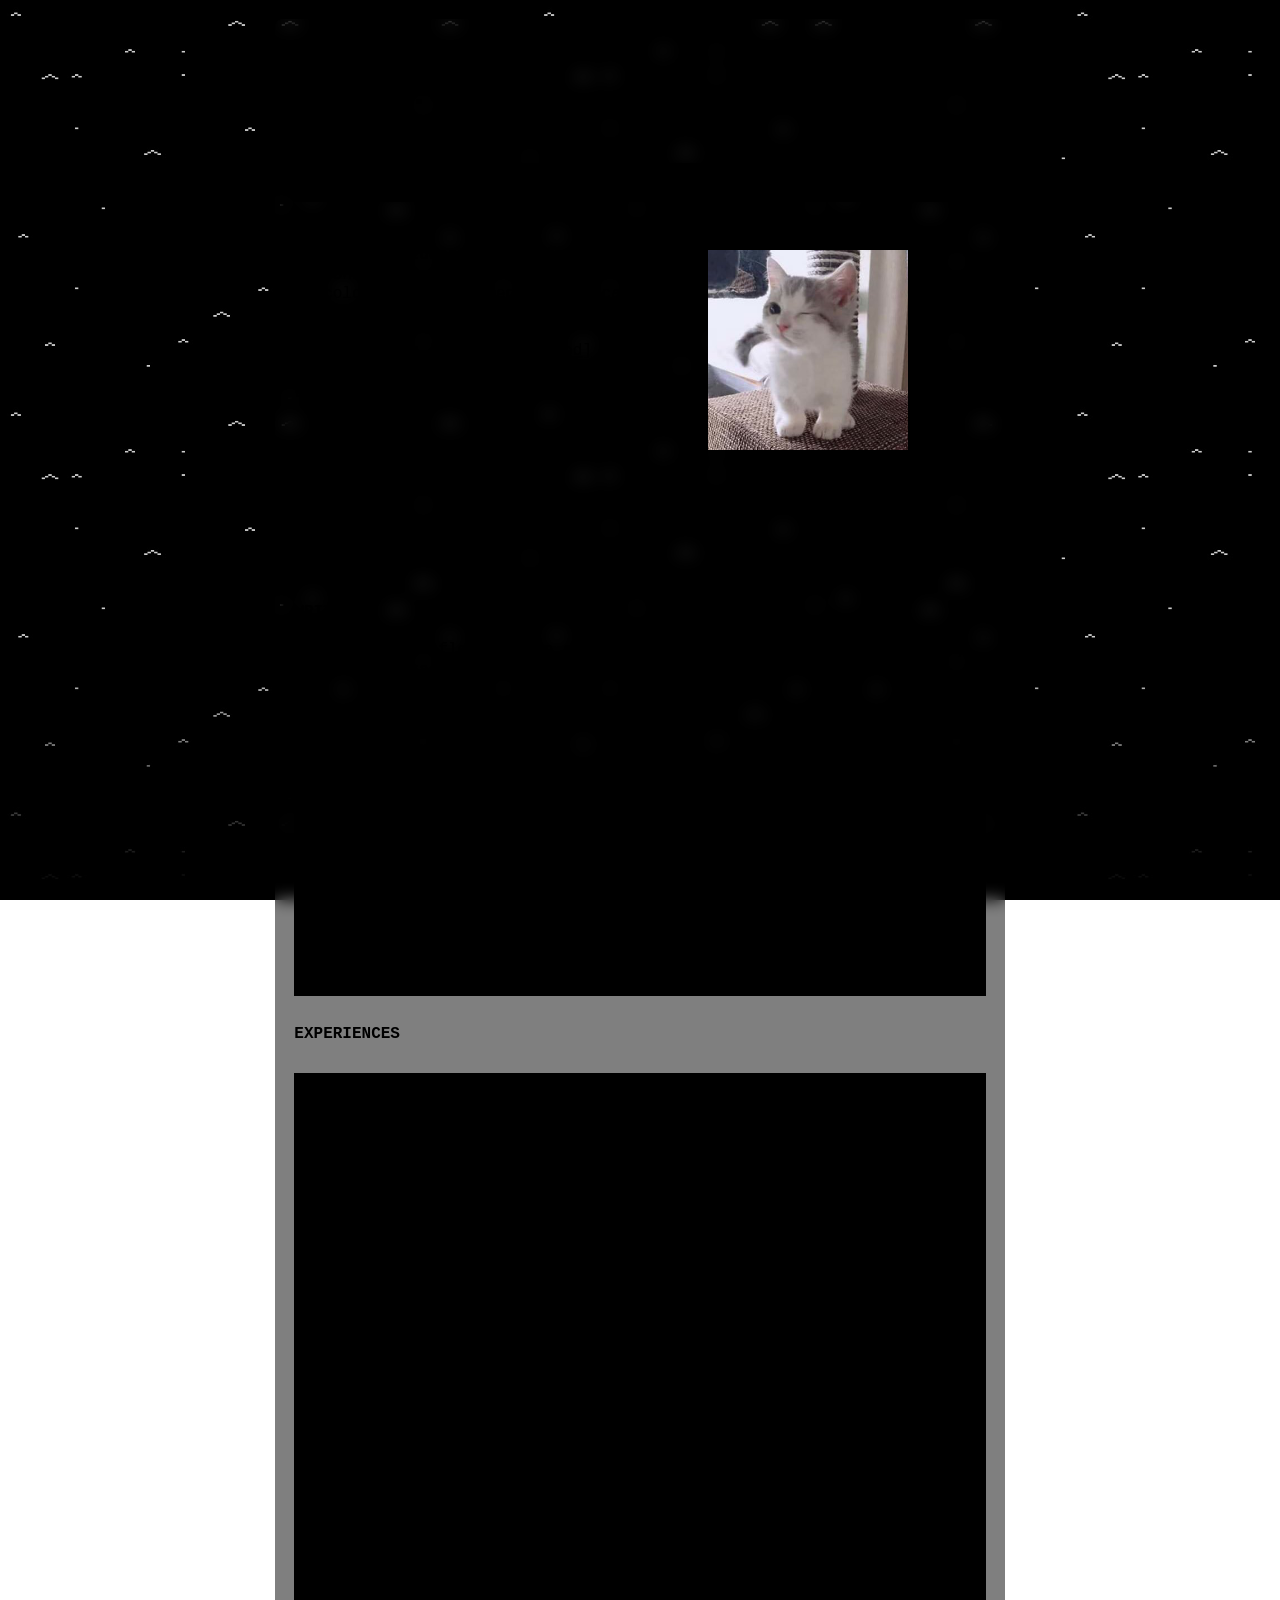
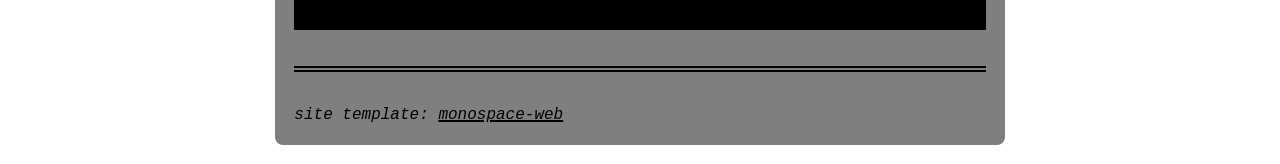
==== index.html @ 4a8b6388 "reorganisation" ====
<!DOCTYPE html>
<html xmlns="http://www.w3.org/1999/xhtml" lang="en" xml:lang="en">

<head>
  <meta charset="utf-8" />
  <meta name="generator" content="pandoc" />
  <meta name="viewport" content="width=device-width, initial-scale=1.0, user-scalable=yes" />
  <meta name="author" content="Baptiste Lerat" />
  <title>blerat</title>
  <link rel="stylesheet" href="src/reset.css" />
  <link rel="stylesheet" href="src/main.css" />
</head>

<body class="fade-in">
  <div class="content-blur">

  <h1 class="title">Blerat.com</h1>

  <table class="header">
    <tr>
      <td class="width-min"><a href="index.html">Home</a></td>
      <td class="width-min"><a href="pages/blog.html">Blog</a></td>
      <td class="width-min"><a href="pages/projects.html">Projects</a></td>
      <td class="width-min"><a href="pages/publications.html">Publications</a></td>
      <td class="width-min"><time style="white-space: pre;"><a href="resume.pdf" download>Resume</a></time></td>
    </tr>
  </table>

  <div class="grid">
    <div>
      <p>
        I am a PhD student in Physics at the University of Cambridge. I work on cold atoms experiment in optical lattices in the AMOP group.
      </p>
      <p>
        Contact me at
        <a href="/cdn-cgi/l/email-protection#50393d3b3f34352324313e10373d31393c7e333f3d"><span class="__cf_email__" data-cfemail="2b424640444f4e585f4a456b4c464a424705484446">[email&#160;protected]</span></a>
      </p>
      <p>
        <a href="https://github.com/balerat">github</a>
        <a href="https://www.youtube.com/@balerat">youtube</a>
        <a href="https://www.linkedin.com/in/baptiste-lerat/">linkedin</a>
      </p>
    </div>
    <img src="media/pp.png" alt="profile-pic" width="200px" height="200px" />
  </div>



  <h2>Projects</h2>
  <table>
    <p>
      Coming soon...
    </p>
  </table>
  


  <h2>Writting</h2>
  <p>
    Coming soon: Reflections on quantum simulation, cold atom experiments, and theory-practice bridges.
  </p>



  <h2>Education</h2>
  <table>
    <thead>
      <tr>
        <th class="width-min">Institution</th>
        <th class="width-auto">Program</th>
        <th class="width-min">Years</th>
      </tr>
    </thead>
    <tbody>
      <tr>
        <td>Cambridge University</td>
        <td>PhD, Many-body Quantum Physics (AMOP Group)</td>
        <td>Present 2024</td>
      </tr>
      <tr>
        <td>Imperial College London</td>
        <td>MSc Physics with Quantum Dynamics</td>
        <td>2023 2022</td>
      </tr>
      <tr>
        <td>Centrale Lyon</td>
        <td>BSc & MSc in Engineering</td>
        <td>2024 2020</td>
      </tr>
    </tbody>
  </table>
  


  <h2>Experiences</h2>
  <table>
    <thead>
      <tr>
        <th class="width-min">Organization</th>
        <th class="width-auto">Role / Description</th>
        <th class="width-min">Dates</th>
      </tr>
    </thead>
    <tbody>
      <tr>
        <td>Atos / Eviden</td>
        <td>Quantum Computing Intern: Tensor networks, quantum trajectories, Python/C++ simulations on Rydberg atom systems</td>
        <td>Dec 2023 – Jul 2024</td>
      </tr>
      <tr>
        <td>CNRS</td>
        <td>Nanophotonics Intern: Investigated Klein paradox in fishbone structures, photon tunneling simulations with RSoft/MATLAB</td>
        <td>May 2022 – Aug 2022</td>
      </tr>
      <tr>
        <td>Imperial College London</td>
        <td>Master Thesis: Designed Wigner tomography protocol for transmon qubits, Bayesian parameter optimization, Mathematica modeling</td>
        <td>May 2023 – Oct 2023</td>
      </tr>
      <tr>
        <td>Centrale Lyon</td>
        <td>Researcher: Strong coupling of light and matter using perovskites, cleanroom fabrication, MATLAB spectrum design</td>
        <td>2021 – 2022</td>
      </tr>
      <tr>
        <td>University of Cambridge</td>
        <td>Physics Supervisor: Tutoring undergraduate students in advanced quantum mechanics, one-on-one & group sessions</td>
        <td>Ongoing</td>
      </tr>
      <tr>
        <td>Centrale Lyon</td>
        <td>Club Founder: Created Math & Physics Club to promote problem-solving and fundamental science</td>
        <td>2021 – 2024</td>
      </tr>
    </tbody>
  </table>
  <hr />
  <em
  >site template:
  <a href="https://github.com/owickstrom/the-monospace-web/tree/main"
    >monospace-web</a
  ></em
>
</div>
</body>
</html>
---- src/main.css ----
@import url('https://fonts.cdnfonts.com/css/jetbrains-mono-2');

:root {
  --font-family: "JetBrains Mono", monospace;
  --line-height: 1.20rem;
  --border-thickness: 2px;
  --text-color: #000;
  --text-color-alt: #666;
  --background-color: #fff;
  --background-color-alt: #eee;

  --font-weight-normal: 500;
  --font-weight-medium: 600;
  --font-weight-bold: 800;

  font-family: var(--font-family);
  font-optical-sizing: auto;
  font-weight: var(--font-weight-normal);
  font-style: normal;
  font-variant-numeric: tabular-nums lining-nums;
  font-size: 16px;
}

@media (prefers-color-scheme: dark) {
  :root {
    --text-color: #fff;
    --text-color-alt: #aaa;
    --background-color: #000;
    --background-color-alt: #111;
  }
}

* {
  box-sizing: border-box;
}


* + * {
  margin-top: var(--line-height);
}

html {
  display: flex;
  width: 100%;
  margin: 0;
  padding: 0;
  flex-direction: column;
  align-items: center;
  background: var(--background-color);
  color: var(--text-color);
}

body {
  position: relative;
  width: 100%;
  margin: 0;
  padding: var(--line-height) 2ch;
  max-width: calc(min(80ch, round(down, 100%, 1ch)));
  line-height: var(--line-height);
  overflow-x: hidden;
}

@media screen and (max-width: 480px) {
  :root {
    font-size: 14px;
  }
  body {
    padding: var(--line-height) 1ch;
  }
}

h1, h2, h3, h4, h5, h6 {
  font-weight: var(--font-weight-bold);
  margin: calc(var(--line-height) * 2) 0 var(--line-height);
  line-height: var(--line-height);
}

h1 {
  font-size: 2rem;
  line-height: calc(2 * var(--line-height));
  margin-bottom: calc(var(--line-height) * 2);
  text-transform: uppercase;
}
h2 {
  font-size: 1rem;
  text-transform: uppercase;
}

hr {
  position: relative;
  display: block;
  height: var(--line-height);
  margin: calc(var(--line-height) * 1.5) 0;
  border: none;
  color: var(--text-color);
}
hr:after {
  display: block;
  content: "";
  position: absolute;
  top: calc(var(--line-height) / 2 - var(--border-thickness));
  left: 0;
  width: 100%;
  border-top: calc(var(--border-thickness) * 3) double var(--text-color);
  height: 0;
}

a {
  text-decoration-thickness: var(--border-thickness);
}

a:link, a:visited {
  color: var(--text-color);
}

p {
  margin-bottom: var(--line-height);
}

strong {
  font-weight: var(--font-weight-bold);
}
em {
  font-style: italic;
}

sub {
  position: relative;
  display: inline-block;
  margin: 0;
  vertical-align: sub;
  line-height: 0;
  width: calc(1ch / 0.75);
  font-size: .75rem;
}

table {
  position: relative;
  top: calc(var(--line-height) / 2);
  width: calc(round(down, 100%, 1ch));
  border-collapse: collapse;
  margin: 0 0 calc(var(--line-height) * 2);
}

th, td {
  border: var(--border-thickness) solid var(--text-color);
  padding: 
    calc((var(--line-height) / 2))
    calc(1ch - var(--border-thickness) / 2)
    calc((var(--line-height) / 2) - (var(--border-thickness)))
  ;
  line-height: var(--line-height);
  vertical-align: top;
  text-align: left;
}
table tbody tr:first-child > * {
  padding-top: calc((var(--line-height) / 2) - var(--border-thickness));
}


th {
  font-weight: 700;
}
.width-min {
  width: 0%;
}
.width-auto {
  width: 100%;
}

.header {
  margin-bottom: calc(var(--line-height) * 2);
}
.header h1 {
  margin: 0;
}
.header tr td:last-child {
  text-align: right;
}

p {
  word-break: break-word;
  word-wrap: break-word;
  hyphens: auto;
}

img, video {
  display: block;
  width: 100%;
  object-fit: contain;
  overflow: hidden;
}
img {
  font-style: italic;
  color: var(--text-color-alt);
}

details {
  border: var(--border-thickness) solid var(--text-color);
  padding: calc(var(--line-height) - var(--border-thickness)) 1ch;
  margin-bottom: var(--line-height);
}

summary {
  font-weight: var(--font-weight-medium);
  cursor: pointer;
}
details[open] summary {
  margin-bottom: var(--line-height);
}

details ::marker {
  display: inline-block;
  content: '▶';
  margin: 0;
}
details[open] ::marker {
  content: '▼';
}

details :last-child {
  margin-bottom: 0;
}

pre {
  white-space: pre;
  overflow-x: auto;
  margin: var(--line-height) 0;
  overflow-y: hidden;
}
figure pre {
  margin: 0;
}

pre, code {
  font-family: var(--font-family);
}

code {
  font-weight: var(--font-weight-medium);
}

figure {
  margin: calc(var(--line-height) * 2) 3ch;
  overflow-x: auto;
  overflow-y: hidden;
}

figcaption {
  display: block;
  font-style: italic;
  margin-top: var(--line-height);
}

ul, ol {
  padding: 0;
  margin: 0 0 var(--line-height);
}

ul {
  list-style-type: square;
  padding: 0 0 0 2ch;
}
ol {
  list-style-type: none;
  counter-reset: item;
  padding: 0;
}
ol ul,
ol ol,
ul ol,
ul ul {
  padding: 0 0 0 3ch;
  margin: 0;
}
ol li:before { 
  content: counters(item, ".") ". ";
  counter-increment: item;
  font-weight: var(--font-weight-medium);
}

li {
  margin: 0;
  padding: 0;
}

li::marker {
  line-height: 0;
}

::-webkit-scrollbar {
    height: var(--line-height);
}

input, button, textarea {
  border: var(--border-thickness) solid var(--text-color);
  padding: 
    calc(var(--line-height) / 2 - var(--border-thickness))
    calc(1ch - var(--border-thickness));
  margin: 0;
  font: inherit;
  font-weight: inherit;
  height: calc(var(--line-height) * 2);
  width: auto;
  overflow: visible;
  background: var(--background-color);
  color: var(--text-color);
  line-height: normal;
  -webkit-font-smoothing: inherit;
  -moz-osx-font-smoothing: inherit;
  -webkit-appearance: none;
}

input[type=checkbox],
input[type=radio] {
  display: inline-grid;
  place-content: center;
  vertical-align: top;
  width: 2ch;
  height: var(--line-height);
  cursor: pointer;
}
input[type=checkbox]:checked:before,
input[type=radio]:checked:before {
  content: "";
  width: 1ch;
  height: calc(var(--line-height) / 2);
  background: var(--text-color);
}
input[type=radio],
input[type=radio]:before {
  border-radius: 100%;
}

button:focus, input:focus {
  --border-thickness: 3px;
  outline: none;
}

input {
  width: calc(round(down, 100%, 1ch));
}
::placeholder {
  color: var(--text-color-alt);
  opacity: 1;
}
::-ms-input-placeholder {
  color: var(--text-color-alt);
}
button::-moz-focus-inner {
  padding: 0;
  border: 0
}

button {
  text-transform: uppercase;
  font-weight: var(--font-weight-medium);
  cursor: pointer;
}

button:hover {
  background: var(--background-color-alt);
}
button:active {
  transform: translate(2px, 2px);
}

label {
  display: block;
  width: calc(round(down, 100%, 1ch));
  height: auto;
  line-height: var(--line-height);
  font-weight: var(--font-weight-medium);
  margin: 0;
}

label input {
  width: 100%;
}

.tree, .tree ul {
  position: relative;
  padding-left: 0;
  list-style-type: none;
  line-height: var(--line-height);
}
.tree ul {
  margin: 0;
}
.tree ul li {
  position: relative;
  padding-left: 1.5ch;
  margin-left: 1.5ch;
  border-left: var(--border-thickness) solid var(--text-color);
}
.tree ul li:before {
  position: absolute;
  display: block;
  top: calc(var(--line-height) / 2);
  left: 0;
  content: "";
  width: 1ch;
  border-bottom: var(--border-thickness) solid var(--text-color);
}
.tree ul li:last-child {
  border-left: none;
}
.tree ul li:last-child:after {
  position: absolute;
  display: block;
  top: 0;
  left: 0;
  content: "";
  height: calc(var(--line-height) / 2);
  border-left: var(--border-thickness) solid var(--text-color);
}

.grid {
  --grid-cells: 0;
  display: flex;
  gap: 1ch;
  width: calc(round(down, 100%, (1ch * var(--grid-cells)) - (1ch * var(--grid-cells) - 1)));
  margin-bottom: var(--line-height);
}

.grid > *,
.grid > input {
  flex: 0 0 calc(round(down, (100% - (1ch * (var(--grid-cells) - 1))) / var(--grid-cells), 1ch));
}
.grid:has(> :last-child:nth-child(1)) { --grid-cells: 1; }
.grid:has(> :last-child:nth-child(2)) { --grid-cells: 2; }
.grid:has(> :last-child:nth-child(3)) { --grid-cells: 3; }
.grid:has(> :last-child:nth-child(4)) { --grid-cells: 4; }
.grid:has(> :last-child:nth-child(5)) { --grid-cells: 5; }
.grid:has(> :last-child:nth-child(6)) { --grid-cells: 6; }
.grid:has(> :last-child:nth-child(7)) { --grid-cells: 7; }
.grid:has(> :last-child:nth-child(8)) { --grid-cells: 8; }
.grid:has(> :last-child:nth-child(9)) { --grid-cells: 9; }

/* DEBUG UTILITIES */

.debug .debug-grid {
  --color: color-mix(in srgb, var(--text-color) 10%, var(--background-color) 90%);
  position: absolute;
  top: 0;
  left: 0;
  right: 0;
  bottom: 0;
  z-index: -1;
  background-image:
    repeating-linear-gradient(var(--color) 0 1px, transparent 1px 100%),
    repeating-linear-gradient(90deg, var(--color) 0 1px, transparent 1px 100%);
  background-size: 1ch var(--line-height);
  margin: 0;
}

.debug .off-grid {
  background: rgba(255, 0, 0, 0.1);
}

.debug-toggle-label {
  text-align: right;
}

html {
  background-image: url('../media/background.jpg'); /* Adjust path if needed */
  background-size: cover;
  background-repeat: no-repeat;
  background-position: center center;
  background-attachment: fixed;
  min-height: 100%;
  width: 100%;
  margin: 0;
  padding: 0;
}

body {
  margin: 0;
  padding: var(--line-height) 2ch;
  max-width: calc(min(80ch, round(down, 100%, 1ch)));
  width: 100%;
  line-height: var(--line-height);
  color: var(--text-color);
  background: transparent;
}

table {
  position: relative;
  top: calc(var(--line-height) / 2);
  width: calc(round(down, 100%, 1ch));
  border-collapse: collapse;
  margin: 0 0 calc(var(--line-height) * 2);
  background-color: black; /* ← Add this line */
}

.content-blur {
  background: rgba(0, 0, 0, 0.5); /* light semi-transparent overlay */
  backdrop-filter: blur(8px);
  -webkit-backdrop-filter: blur(8px); /* for Safari */
  border-radius: 8px;
  padding: var(--line-height) 2ch;
  width: 100%;
  max-width: calc(min(80ch, round(down, 100%, 1ch)));
  margin: 0 auto;
}
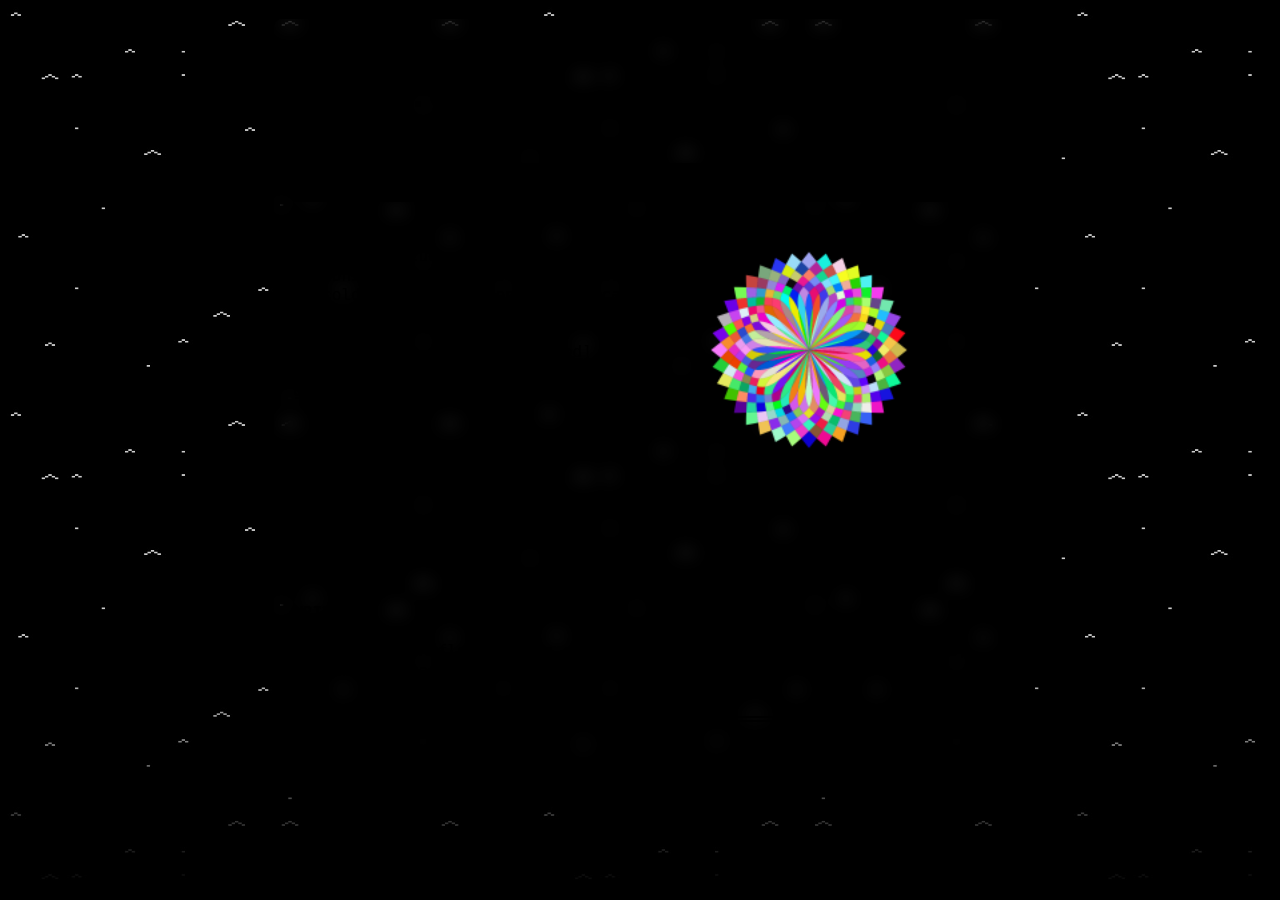
==== commit 80cb92c8: "Added videos and resume" ====
--- a/index.html
+++ b/index.html
@@ -21,8 +21,9 @@
       <td class="width-min"><a href="index.html">Home</a></td>
       <td class="width-min"><a href="pages/blog.html">Blog</a></td>
       <td class="width-min"><a href="pages/projects.html">Projects</a></td>
+      <td class="width-min"><a href="pages/videos.html">Videos</a></td>
       <td class="width-min"><a href="pages/publications.html">Publications</a></td>
-      <td class="width-min"><time style="white-space: pre;"><a href="resume.pdf" download>Resume</a></time></td>
+      <td class="width-min"><a href="pages/resume.html">Resume</a></td>
     </tr>
   </table>
 
@@ -62,79 +63,8 @@
 
 
 
-  <h2>Education</h2>
-  <table>
-    <thead>
-      <tr>
-        <th class="width-min">Institution</th>
-        <th class="width-auto">Program</th>
-        <th class="width-min">Years</th>
-      </tr>
-    </thead>
-    <tbody>
-      <tr>
-        <td>Cambridge University</td>
-        <td>PhD, Many-body Quantum Physics (AMOP Group)</td>
-        <td>Present 2024</td>
-      </tr>
-      <tr>
-        <td>Imperial College London</td>
-        <td>MSc Physics with Quantum Dynamics</td>
-        <td>2023 2022</td>
-      </tr>
-      <tr>
-        <td>Centrale Lyon</td>
-        <td>BSc & MSc in Engineering</td>
-        <td>2024 2020</td>
-      </tr>
-    </tbody>
-  </table>
   
-
-
-  <h2>Experiences</h2>
-  <table>
-    <thead>
-      <tr>
-        <th class="width-min">Organization</th>
-        <th class="width-auto">Role / Description</th>
-        <th class="width-min">Dates</th>
-      </tr>
-    </thead>
-    <tbody>
-      <tr>
-        <td>Atos / Eviden</td>
-        <td>Quantum Computing Intern: Tensor networks, quantum trajectories, Python/C++ simulations on Rydberg atom systems</td>
-        <td>Dec 2023 – Jul 2024</td>
-      </tr>
-      <tr>
-        <td>CNRS</td>
-        <td>Nanophotonics Intern: Investigated Klein paradox in fishbone structures, photon tunneling simulations with RSoft/MATLAB</td>
-        <td>May 2022 – Aug 2022</td>
-      </tr>
-      <tr>
-        <td>Imperial College London</td>
-        <td>Master Thesis: Designed Wigner tomography protocol for transmon qubits, Bayesian parameter optimization, Mathematica modeling</td>
-        <td>May 2023 – Oct 2023</td>
-      </tr>
-      <tr>
-        <td>Centrale Lyon</td>
-        <td>Researcher: Strong coupling of light and matter using perovskites, cleanroom fabrication, MATLAB spectrum design</td>
-        <td>2021 – 2022</td>
-      </tr>
-      <tr>
-        <td>University of Cambridge</td>
-        <td>Physics Supervisor: Tutoring undergraduate students in advanced quantum mechanics, one-on-one & group sessions</td>
-        <td>Ongoing</td>
-      </tr>
-      <tr>
-        <td>Centrale Lyon</td>
-        <td>Club Founder: Created Math & Physics Club to promote problem-solving and fundamental science</td>
-        <td>2021 – 2024</td>
-      </tr>
-    </tbody>
-  </table>
-  <hr />
+  <hr/>
   <em
   >site template:
   <a href="https://github.com/owickstrom/the-monospace-web/tree/main"
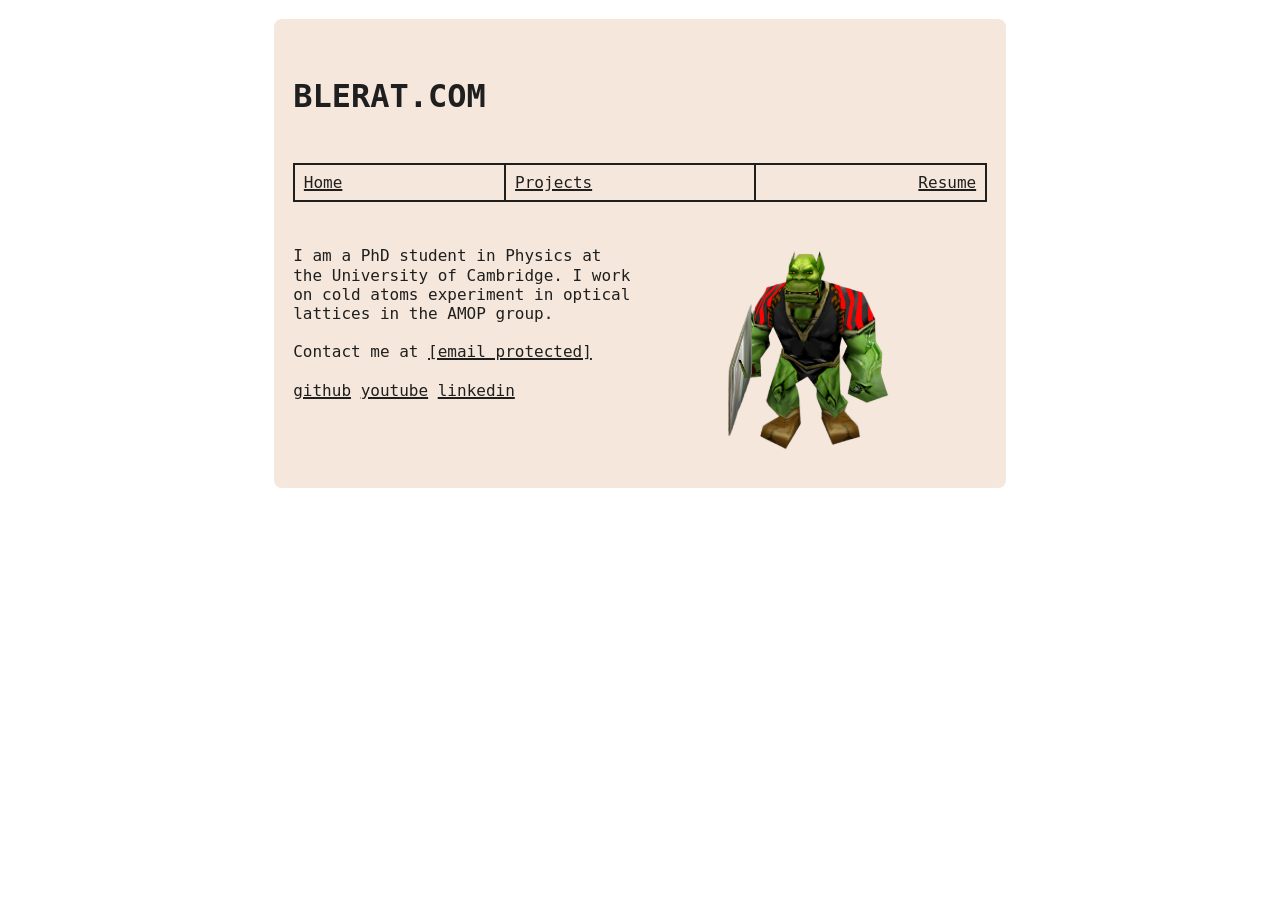
==== commit 07837ce4: "Cleanup and updated theme" ====
--- a/index.html
+++ b/index.html
@@ -14,15 +14,14 @@
 <body class="fade-in">
   <div class="content-blur">
 
-  <h1 class="title">Blerat.com</h1>
+  <h1 class="title">blerat.com</h1>
 
   <table class="header">
     <tr>
       <td class="width-min"><a href="index.html">Home</a></td>
-      <td class="width-min"><a href="pages/blog.html">Blog</a></td>
+      <!-- <td class="width-min"><a href="pages/blog.html">Blog</a></td> -->
       <td class="width-min"><a href="pages/projects.html">Projects</a></td>
-      <td class="width-min"><a href="pages/videos.html">Videos</a></td>
-      <td class="width-min"><a href="pages/publications.html">Publications</a></td>
+      <!-- <td class="width-min"><a href="pages/videos.html">Videos</a></td> -->
       <td class="width-min"><a href="pages/resume.html">Resume</a></td>
     </tr>
   </table>
@@ -47,30 +46,30 @@
 
 
 
-  <h2>Projects</h2>
-  <table>
-    <p>
-      Coming soon...
-    </p>
-  </table>
+  <!-- <h2>Projects</h2> -->
+  <!-- <table> -->
+  <!--   <p> -->
+  <!--     Coming soon... -->
+  <!--   </p> -->
+  <!-- </table> -->
   
 
 
-  <h2>Writting</h2>
-  <p>
-    Coming soon: Reflections on quantum simulation, cold atom experiments, and theory-practice bridges.
-  </p>
+  <!-- <h2>Writting</h2> -->
+  <!-- <p> -->
+  <!--   Coming soon: Reflections on quantum simulation, cold atom experiments, and theory-practice bridges. -->
+  <!-- </p> -->
 
 
 
   
-  <hr/>
-  <em
-  >site template:
-  <a href="https://github.com/owickstrom/the-monospace-web/tree/main"
-    >monospace-web</a
-  ></em
->
+<!--   <hr/> -->
+<!--   <em -->
+<!--   >site template: -->
+<!--   <a href="https://github.com/owickstrom/the-monospace-web/tree/main" -->
+<!--     >monospace-web</a -->
+<!--   ></em -->
+<!-- > -->
 </div>
 </body>
 </html>
--- a/src/main.css
+++ b/src/main.css
@@ -4,8 +4,12 @@
   --font-family: "JetBrains Mono", monospace;
   --line-height: 1.20rem;
   --border-thickness: 2px;
-  --text-color: #000;
-  --text-color-alt: #666;
+  --text-color: #1F1F1F;
+  /* --text-color-alt: #666; */
+  /* --background-color: #fff; */
+  /* --background-color-alt: #eee; */
+
+  --text-color-alt: #4123;
   --background-color: #fff;
   --background-color-alt: #eee;
 
@@ -20,15 +24,14 @@
   font-variant-numeric: tabular-nums lining-nums;
   font-size: 16px;
 }
-
-@media (prefers-color-scheme: dark) {
-  :root {
-    --text-color: #fff;
-    --text-color-alt: #aaa;
-    --background-color: #000;
-    --background-color-alt: #111;
-  }
-}
+/* @media (prefers-color-scheme: dark) { */
+/*   :root { */
+/*     --text-color: #E3E3E3; */
+/*     --text-color-alt: #4123; */
+/*     --background-color: #FFF; */
+/*     --background-color-alt: #FFF; */
+/*   } */
+/* } */
 
 * {
   box-sizing: border-box;
@@ -463,7 +466,7 @@
 }
 
 html {
-  background-image: url('../media/background.jpg'); /* Adjust path if needed */
+  background-image: url('../media/shark.jpg'); /* Adjust path if needed */
   background-size: cover;
   background-repeat: no-repeat;
   background-position: center center;
@@ -490,11 +493,11 @@
   width: calc(round(down, 100%, 1ch));
   border-collapse: collapse;
   margin: 0 0 calc(var(--line-height) * 2);
-  background-color: black; /* ← Add this line */
+  background-color: transparent; /* ← Add this line */
 }
 
 .content-blur {
-  background: rgba(0, 0, 0, 0.5); /* light semi-transparent overlay */
+  background: rgba(221, 177, 136, 0.3); /* light semi-transparent overlay */
   backdrop-filter: blur(8px);
   -webkit-backdrop-filter: blur(8px); /* for Safari */
   border-radius: 8px;
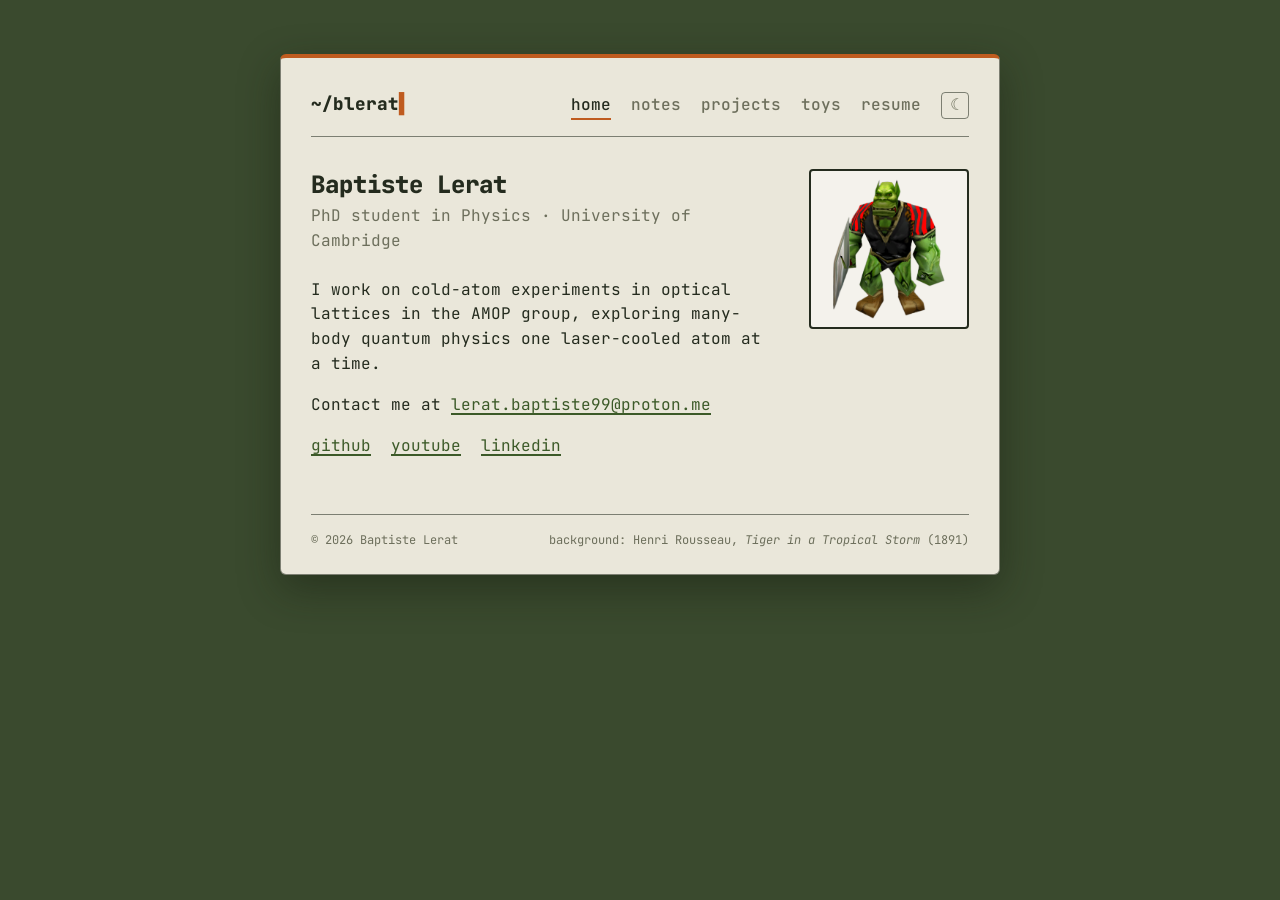
==== commit 0d8e05a6: "new version" ====
--- a/index.html
+++ b/index.html
@@ -1,75 +1,62 @@
 <!DOCTYPE html>
-<html xmlns="http://www.w3.org/1999/xhtml" lang="en" xml:lang="en">
+<html lang="en">
 
 <head>
   <meta charset="utf-8" />
-  <meta name="generator" content="pandoc" />
-  <meta name="viewport" content="width=device-width, initial-scale=1.0, user-scalable=yes" />
+  <meta name="viewport" content="width=device-width, initial-scale=1.0" />
   <meta name="author" content="Baptiste Lerat" />
-  <title>blerat</title>
+  <meta name="description" content="Baptiste Lerat — PhD student in physics at the University of Cambridge, working on cold atoms in optical lattices." />
+  <title>Baptiste Lerat — blerat.com</title>
+  <link rel="icon" href="data:image/svg+xml,<svg xmlns='http://www.w3.org/2000/svg' viewBox='0 0 100 100'><text y='.9em' font-size='90'>🐅</text></svg>" />
   <link rel="stylesheet" href="src/reset.css" />
   <link rel="stylesheet" href="src/main.css" />
+  <script src="src/site.js"></script>
 </head>
 
-<body class="fade-in">
-  <div class="content-blur">
+<body>
+  <main class="card">
 
-  <h1 class="title">blerat.com</h1>
+    <header class="site-header">
+      <a class="wordmark" href="index.html">~/blerat</a>
+      <div class="header-right">
+        <nav>
+          <a href="index.html" aria-current="page">home</a>
+          <a href="pages/notes.html">notes</a>
+          <a href="pages/projects.html">projects</a>
+          <a href="pages/toys.html">toys</a>
+          <a href="pages/resume.html">resume</a>
+        </nav>
+        <button class="theme-toggle" aria-label="toggle dark mode">☾</button>
+      </div>
+    </header>
 
-  <table class="header">
-    <tr>
-      <td class="width-min"><a href="index.html">Home</a></td>
-      <!-- <td class="width-min"><a href="pages/blog.html">Blog</a></td> -->
-      <td class="width-min"><a href="pages/projects.html">Projects</a></td>
-      <!-- <td class="width-min"><a href="pages/videos.html">Videos</a></td> -->
-      <td class="width-min"><a href="pages/resume.html">Resume</a></td>
-    </tr>
-  </table>
+    <section class="intro">
+      <div>
+        <h1>Baptiste Lerat</h1>
+        <p class="subtitle">PhD student in Physics · University of Cambridge</p>
+        <p>
+          I work on cold-atom experiments in optical lattices in the AMOP
+          group, exploring many-body quantum physics one laser-cooled atom
+          at a time.
+        </p>
+        <p>
+          Contact me at <a href="mailto:lerat.baptiste99@proton.me">lerat.baptiste99@proton.me</a>
+        </p>
+        <p class="social">
+          <a href="https://github.com/balerat">github</a>
+          <a href="https://www.youtube.com/@balerat">youtube</a>
+          <a href="https://www.linkedin.com/in/baptiste-lerat/">linkedin</a>
+        </p>
+      </div>
+      <img class="portrait" src="media/pp.png" alt="profile picture" data-sound="media/work-work.mp3" title="click me" />
+    </section>
 
-  <div class="grid">
-    <div>
-      <p>
-        I am a PhD student in Physics at the University of Cambridge. I work on cold atoms experiment in optical lattices in the AMOP group.
-      </p>
-      <p>
-        Contact me at
-        <a href="/cdn-cgi/l/email-protection#50393d3b3f34352324313e10373d31393c7e333f3d"><span class="__cf_email__" data-cfemail="2b424640444f4e585f4a456b4c464a424705484446">[email&#160;protected]</span></a>
-      </p>
-      <p>
-        <a href="https://github.com/balerat">github</a>
-        <a href="https://www.youtube.com/@balerat">youtube</a>
-        <a href="https://www.linkedin.com/in/baptiste-lerat/">linkedin</a>
-      </p>
-    </div>
-    <img src="media/pp.png" alt="profile-pic" width="200px" height="200px" />
-  </div>
+    <footer class="site-footer">
+      <span>© 2026 Baptiste Lerat</span>
+      <span>background: Henri Rousseau, <em>Tiger in a Tropical Storm</em> (1891)</span>
+    </footer>
 
+  </main>
+</body>
 
-
-  <!-- <h2>Projects</h2> -->
-  <!-- <table> -->
-  <!--   <p> -->
-  <!--     Coming soon... -->
-  <!--   </p> -->
-  <!-- </table> -->
-  
-
-
-  <!-- <h2>Writting</h2> -->
-  <!-- <p> -->
-  <!--   Coming soon: Reflections on quantum simulation, cold atom experiments, and theory-practice bridges. -->
-  <!-- </p> -->
-
-
-
-  
-<!--   <hr/> -->
-<!--   <em -->
-<!--   >site template: -->
-<!--   <a href="https://github.com/owickstrom/the-monospace-web/tree/main" -->
-<!--     >monospace-web</a -->
-<!--   ></em -->
-<!-- > -->
-</div>
-</body>
 </html>
--- a/src/main.css
+++ b/src/main.css
@@ -1,508 +1,472 @@
-@import url('https://fonts.cdnfonts.com/css/jetbrains-mono-2');
-
+@import url('https://fonts.googleapis.com/css2?family=JetBrains+Mono:ital,wght@0,400;0,500;0,700;0,800;1,400&display=swap');
+
+/* Palette drawn from Rousseau's "Tiger in a Tropical Storm" */
 :root {
-  --font-family: "JetBrains Mono", monospace;
-  --line-height: 1.20rem;
-  --border-thickness: 2px;
-  --text-color: #1F1F1F;
-  /* --text-color-alt: #666; */
-  /* --background-color: #fff; */
-  /* --background-color-alt: #eee; */
-
-  --text-color-alt: #4123;
-  --background-color: #fff;
-  --background-color-alt: #eee;
-
-  --font-weight-normal: 500;
-  --font-weight-medium: 600;
-  --font-weight-bold: 800;
+  --font-family: "JetBrains Mono", ui-monospace, SFMono-Regular, Menlo, Consolas, monospace;
+  --ink: #242b1e;
+  --ink-muted: #6d6f5c;
+  --paper: rgba(248, 244, 232, 0.93);
+  --green: #3c5a28;
+  --orange: #bf5b1f;
+  --rule: rgba(36, 43, 30, 0.18);
+  --rule-strong: rgba(36, 43, 30, 0.55);
 
   font-family: var(--font-family);
-  font-optical-sizing: auto;
-  font-weight: var(--font-weight-normal);
-  font-style: normal;
+  font-size: 16px;
+  font-weight: 400;
   font-variant-numeric: tabular-nums lining-nums;
-  font-size: 16px;
-}
-/* @media (prefers-color-scheme: dark) { */
-/*   :root { */
-/*     --text-color: #E3E3E3; */
-/*     --text-color-alt: #4123; */
-/*     --background-color: #FFF; */
-/*     --background-color-alt: #FFF; */
-/*   } */
-/* } */
+}
+
+/* Night in the jungle */
+html[data-theme="dark"] {
+  --ink: #e6e2d2;
+  --ink-muted: #a3a18d;
+  --paper: rgba(25, 28, 20, 0.93);
+  --green: #9abc7d;
+  --orange: #e0823f;
+  --rule: rgba(230, 226, 210, 0.16);
+  --rule-strong: rgba(230, 226, 210, 0.45);
+}
 
 * {
   box-sizing: border-box;
 }
 
-
-* + * {
-  margin-top: var(--line-height);
-}
-
 html {
-  display: flex;
+  background: url('../media/shark.jpg') center center / cover no-repeat fixed #3a4a2e;
+  min-height: 100%;
+}
+
+body {
+  margin: 0;
+  padding: 6vh 2ch;
+  display: flex;
+  justify-content: center;
+  color: var(--ink);
+  line-height: 1.55;
+  animation: fade-in 0.5s ease both;
+}
+
+@keyframes fade-in {
+  from { opacity: 0; transform: translateY(6px); }
+  to   { opacity: 1; transform: none; }
+}
+
+/* ---- The card ---- */
+
+.card {
   width: 100%;
-  margin: 0;
-  padding: 0;
-  flex-direction: column;
-  align-items: center;
-  background: var(--background-color);
-  color: var(--text-color);
-}
-
-body {
-  position: relative;
-  width: 100%;
-  margin: 0;
-  padding: var(--line-height) 2ch;
-  max-width: calc(min(80ch, round(down, 100%, 1ch)));
-  line-height: var(--line-height);
-  overflow-x: hidden;
-}
-
-@media screen and (max-width: 480px) {
-  :root {
-    font-size: 14px;
-  }
-  body {
-    padding: var(--line-height) 1ch;
-  }
-}
-
-h1, h2, h3, h4, h5, h6 {
-  font-weight: var(--font-weight-bold);
-  margin: calc(var(--line-height) * 2) 0 var(--line-height);
-  line-height: var(--line-height);
-}
+  max-width: 72ch;
+  height: fit-content;
+  background: var(--paper);
+  backdrop-filter: blur(14px) saturate(1.1);
+  -webkit-backdrop-filter: blur(14px) saturate(1.1);
+  border: 1px solid var(--rule-strong);
+  border-top: 4px solid var(--orange);
+  border-radius: 6px;
+  box-shadow: 0 14px 40px rgba(20, 26, 14, 0.45);
+  padding: 2rem 3ch 1.5rem;
+}
+
+@media (max-width: 600px) {
+  body { padding: 2vh 1ch; }
+  .card { padding: 1.5rem 2ch 1rem; }
+}
+
+/* ---- Header / nav ---- */
+
+.site-header {
+  display: flex;
+  flex-wrap: wrap;
+  align-items: baseline;
+  justify-content: space-between;
+  gap: 0.5rem 2ch;
+  padding-bottom: 1rem;
+  border-bottom: 1px solid var(--rule-strong);
+  margin-bottom: 2rem;
+}
+
+.wordmark {
+  font-weight: 800;
+  font-size: 1.1rem;
+  text-decoration: none;
+  color: var(--ink);
+}
+
+.wordmark::after {
+  content: "▌";
+  color: var(--orange);
+  animation: blink 1.2s steps(1) infinite;
+}
+
+@keyframes blink {
+  50% { opacity: 0; }
+}
+
+.header-right {
+  display: flex;
+  flex-wrap: wrap;
+  align-items: baseline;
+  gap: 0.5rem 2ch;
+}
+
+.site-header nav {
+  display: flex;
+  flex-wrap: wrap;
+  gap: 0.25rem 2ch;
+}
+
+.theme-toggle {
+  font: inherit;
+  line-height: inherit;
+  background: none;
+  color: var(--ink-muted);
+  border: 1px solid var(--rule-strong);
+  border-radius: 4px;
+  padding: 0 0.8ch;
+  cursor: pointer;
+}
+
+.theme-toggle:hover {
+  color: var(--orange);
+  border-color: var(--orange);
+}
+
+.site-header nav a {
+  text-decoration: none;
+  color: var(--ink-muted);
+  font-weight: 500;
+}
+
+.site-header nav a:hover {
+  color: var(--orange);
+}
+
+.site-header nav a[aria-current="page"] {
+  color: var(--ink);
+  border-bottom: 2px solid var(--orange);
+}
+
+/* ---- Typography ---- */
 
 h1 {
-  font-size: 2rem;
-  line-height: calc(2 * var(--line-height));
-  margin-bottom: calc(var(--line-height) * 2);
+  font-size: 1.5rem;
+  font-weight: 800;
+  line-height: 1.3;
+  margin: 0 0 0.25rem;
+}
+
+h2 {
+  font-size: 0.85rem;
+  font-weight: 700;
   text-transform: uppercase;
-}
-h2 {
-  font-size: 1rem;
-  text-transform: uppercase;
+  letter-spacing: 0.08em;
+  color: var(--green);
+  margin: 2.5rem 0 0.75rem;
+}
+
+h2::before {
+  content: "## ";
+  color: var(--orange);
+}
+
+p {
+  margin: 0 0 1rem;
+}
+
+.subtitle {
+  color: var(--ink-muted);
+  margin-bottom: 1.5rem;
+}
+
+a {
+  color: var(--green);
+  text-decoration: underline;
+  text-decoration-thickness: 1.5px;
+  text-underline-offset: 3px;
+}
+
+a:hover {
+  color: var(--orange);
+}
+
+::selection {
+  background: var(--orange);
+  color: var(--paper);
 }
 
 hr {
-  position: relative;
-  display: block;
-  height: var(--line-height);
-  margin: calc(var(--line-height) * 1.5) 0;
   border: none;
-  color: var(--text-color);
-}
-hr:after {
-  display: block;
-  content: "";
-  position: absolute;
-  top: calc(var(--line-height) / 2 - var(--border-thickness));
-  left: 0;
-  width: 100%;
-  border-top: calc(var(--border-thickness) * 3) double var(--text-color);
-  height: 0;
-}
-
-a {
-  text-decoration-thickness: var(--border-thickness);
-}
-
-a:link, a:visited {
-  color: var(--text-color);
-}
-
-p {
-  margin-bottom: var(--line-height);
+  border-top: 1px solid var(--rule);
+  margin: 2rem 0 1rem;
 }
 
 strong {
-  font-weight: var(--font-weight-bold);
-}
+  font-weight: 700;
+}
+
 em {
   font-style: italic;
 }
 
-sub {
-  position: relative;
-  display: inline-block;
+ul,
+ol {
+  padding-left: 2.5ch;
+  margin: 0 0 1rem;
+}
+
+ul {
+  list-style: square;
+}
+
+ol {
+  list-style: decimal;
+}
+
+li {
+  margin-bottom: 0.25rem;
+}
+
+li::marker {
+  color: var(--orange);
+}
+
+/* ---- Intro layout (home) ---- */
+
+.intro {
+  display: flex;
+  gap: 3ch;
+  align-items: flex-start;
+}
+
+.intro > div {
+  flex: 1;
+}
+
+.portrait {
+  flex: 0 0 160px;
+  width: 160px;
+  height: 160px;
+  object-fit: contain;
+  border: 2px solid var(--ink);
+  border-radius: 4px;
+  background: rgba(255, 255, 255, 0.5);
+  padding: 8px;
+}
+
+@media (max-width: 600px) {
+  .intro { flex-direction: column-reverse; }
+  .portrait { align-self: center; }
+}
+
+.portrait.clickable {
+  cursor: pointer;
+}
+
+.portrait.clickable:active {
+  transform: scale(0.95);
+}
+
+html[data-theme="dark"] .portrait {
+  background: rgba(0, 0, 0, 0.35);
+}
+
+/* ---- Social links ---- */
+
+.social {
+  display: flex;
+  flex-wrap: wrap;
+  gap: 2ch;
+}
+
+/* ---- Tables (resume) ---- */
+
+table {
+  width: 100%;
+  border-collapse: collapse;
+  margin: 0 0 1.5rem;
+}
+
+th {
+  font-size: 0.72rem;
+  font-weight: 700;
+  text-transform: uppercase;
+  letter-spacing: 0.06em;
+  color: var(--ink-muted);
+  text-align: left;
+  padding: 0.4rem 2ch 0.4rem 0;
+  border-bottom: 2px solid var(--rule-strong);
+}
+
+td {
+  padding: 0.6rem 2ch 0.6rem 0;
+  border-bottom: 1px solid var(--rule);
+  vertical-align: top;
+}
+
+th:last-child,
+td:last-child {
+  padding-right: 0;
+}
+
+td:first-child {
+  font-weight: 700;
+  min-width: 18ch;
+}
+
+td:nth-child(2) {
+  width: 100%;
+}
+
+.dates {
+  color: var(--ink-muted);
+  white-space: nowrap;
+}
+
+/* ---- Project entries ---- */
+
+.project {
+  padding: 1rem 0;
+  border-bottom: 1px solid var(--rule);
+}
+
+.project:last-of-type {
+  border-bottom: none;
+}
+
+.project-head {
+  display: flex;
+  flex-wrap: wrap;
+  align-items: baseline;
+  justify-content: space-between;
+  gap: 0.25rem 2ch;
+  margin-bottom: 0.4rem;
+}
+
+.project-head h3 {
+  font-size: 1rem;
+  font-weight: 700;
   margin: 0;
-  vertical-align: sub;
-  line-height: 0;
-  width: calc(1ch / 0.75);
-  font-size: .75rem;
-}
-
-table {
-  position: relative;
-  top: calc(var(--line-height) / 2);
-  width: calc(round(down, 100%, 1ch));
-  border-collapse: collapse;
-  margin: 0 0 calc(var(--line-height) * 2);
-}
-
-th, td {
-  border: var(--border-thickness) solid var(--text-color);
-  padding: 
-    calc((var(--line-height) / 2))
-    calc(1ch - var(--border-thickness) / 2)
-    calc((var(--line-height) / 2) - (var(--border-thickness)))
-  ;
-  line-height: var(--line-height);
-  vertical-align: top;
-  text-align: left;
-}
-table tbody tr:first-child > * {
-  padding-top: calc((var(--line-height) / 2) - var(--border-thickness));
-}
-
-
-th {
-  font-weight: 700;
-}
-.width-min {
-  width: 0%;
-}
-.width-auto {
-  width: 100%;
-}
-
-.header {
-  margin-bottom: calc(var(--line-height) * 2);
-}
-.header h1 {
+}
+
+.project p {
   margin: 0;
 }
-.header tr td:last-child {
-  text-align: right;
-}
-
-p {
-  word-break: break-word;
-  word-wrap: break-word;
-  hyphens: auto;
-}
-
-img, video {
+
+.tags {
+  display: flex;
+  flex-wrap: wrap;
+  gap: 1ch;
+}
+
+.tag {
+  font-size: 0.72rem;
+  font-weight: 500;
+  color: var(--green);
+  border: 1px solid var(--green);
+  border-radius: 3px;
+  padding: 0.05rem 0.8ch;
+}
+
+/* ---- Footer ---- */
+
+.site-footer {
+  margin-top: 2.5rem;
+  padding-top: 1rem;
+  border-top: 1px solid var(--rule-strong);
+  font-size: 0.75rem;
+  color: var(--ink-muted);
+  display: flex;
+  flex-wrap: wrap;
+  justify-content: space-between;
+  gap: 0.25rem 2ch;
+}
+
+.site-footer a {
+  color: var(--ink-muted);
+}
+
+.site-footer a:hover {
+  color: var(--orange);
+}
+
+/* ---- Notes (rendered markdown) ---- */
+
+.note-body h3 {
+  font-size: 1rem;
+  font-weight: 700;
+  margin: 1.5rem 0 0.5rem;
+}
+
+code {
+  font-family: inherit;
+  background: rgba(127, 127, 127, 0.14);
+  border-radius: 3px;
+  padding: 0.05rem 0.4ch;
+}
+
+.note-body pre {
+  background: rgba(127, 127, 127, 0.12);
+  border: 1px solid var(--rule);
+  border-radius: 4px;
+  padding: 0.75rem 1.5ch;
+  overflow-x: auto;
+  margin: 0 0 1rem;
+}
+
+.note-body pre code {
+  background: none;
+  padding: 0;
+}
+
+.note-body blockquote {
+  border-left: 3px solid var(--orange);
+  margin: 0 0 1rem;
+  padding: 0.25rem 0 0.25rem 2ch;
+  color: var(--ink-muted);
+  font-style: italic;
+}
+
+.note-body blockquote p:last-child {
+  margin-bottom: 0;
+}
+
+.note-body img {
+  max-width: 100%;
+  border-radius: 4px;
+}
+
+/* ---- Toys ---- */
+
+.toy-controls {
+  display: flex;
+  flex-wrap: wrap;
+  align-items: center;
+  gap: 0.75rem 3ch;
+  margin: 0 0 1rem;
+  font-size: 0.85rem;
+}
+
+.toy-controls label {
+  display: flex;
+  align-items: center;
+  gap: 1ch;
+  color: var(--ink-muted);
+}
+
+.toy-controls input[type="range"] {
+  accent-color: var(--orange);
+  width: 16ch;
+}
+
+.toy-controls input[type="checkbox"] {
+  accent-color: var(--orange);
+}
+
+.toy-canvas {
   display: block;
   width: 100%;
-  object-fit: contain;
-  overflow: hidden;
-}
-img {
-  font-style: italic;
-  color: var(--text-color-alt);
-}
-
-details {
-  border: var(--border-thickness) solid var(--text-color);
-  padding: calc(var(--line-height) - var(--border-thickness)) 1ch;
-  margin-bottom: var(--line-height);
-}
-
-summary {
-  font-weight: var(--font-weight-medium);
-  cursor: pointer;
-}
-details[open] summary {
-  margin-bottom: var(--line-height);
-}
-
-details ::marker {
-  display: inline-block;
-  content: '▶';
-  margin: 0;
-}
-details[open] ::marker {
-  content: '▼';
-}
-
-details :last-child {
-  margin-bottom: 0;
-}
-
-pre {
-  white-space: pre;
-  overflow-x: auto;
-  margin: var(--line-height) 0;
-  overflow-y: hidden;
-}
-figure pre {
-  margin: 0;
-}
-
-pre, code {
-  font-family: var(--font-family);
-}
-
-code {
-  font-weight: var(--font-weight-medium);
-}
-
-figure {
-  margin: calc(var(--line-height) * 2) 3ch;
-  overflow-x: auto;
-  overflow-y: hidden;
-}
-
-figcaption {
-  display: block;
-  font-style: italic;
-  margin-top: var(--line-height);
-}
-
-ul, ol {
-  padding: 0;
-  margin: 0 0 var(--line-height);
-}
-
-ul {
-  list-style-type: square;
-  padding: 0 0 0 2ch;
-}
-ol {
-  list-style-type: none;
-  counter-reset: item;
-  padding: 0;
-}
-ol ul,
-ol ol,
-ul ol,
-ul ul {
-  padding: 0 0 0 3ch;
-  margin: 0;
-}
-ol li:before { 
-  content: counters(item, ".") ". ";
-  counter-increment: item;
-  font-weight: var(--font-weight-medium);
-}
-
-li {
-  margin: 0;
-  padding: 0;
-}
-
-li::marker {
-  line-height: 0;
-}
-
-::-webkit-scrollbar {
-    height: var(--line-height);
-}
-
-input, button, textarea {
-  border: var(--border-thickness) solid var(--text-color);
-  padding: 
-    calc(var(--line-height) / 2 - var(--border-thickness))
-    calc(1ch - var(--border-thickness));
-  margin: 0;
-  font: inherit;
-  font-weight: inherit;
-  height: calc(var(--line-height) * 2);
-  width: auto;
-  overflow: visible;
-  background: var(--background-color);
-  color: var(--text-color);
-  line-height: normal;
-  -webkit-font-smoothing: inherit;
-  -moz-osx-font-smoothing: inherit;
-  -webkit-appearance: none;
-}
-
-input[type=checkbox],
-input[type=radio] {
-  display: inline-grid;
-  place-content: center;
-  vertical-align: top;
-  width: 2ch;
-  height: var(--line-height);
-  cursor: pointer;
-}
-input[type=checkbox]:checked:before,
-input[type=radio]:checked:before {
-  content: "";
-  width: 1ch;
-  height: calc(var(--line-height) / 2);
-  background: var(--text-color);
-}
-input[type=radio],
-input[type=radio]:before {
-  border-radius: 100%;
-}
-
-button:focus, input:focus {
-  --border-thickness: 3px;
-  outline: none;
-}
-
-input {
-  width: calc(round(down, 100%, 1ch));
-}
-::placeholder {
-  color: var(--text-color-alt);
-  opacity: 1;
-}
-::-ms-input-placeholder {
-  color: var(--text-color-alt);
-}
-button::-moz-focus-inner {
-  padding: 0;
-  border: 0
-}
-
-button {
-  text-transform: uppercase;
-  font-weight: var(--font-weight-medium);
-  cursor: pointer;
-}
-
-button:hover {
-  background: var(--background-color-alt);
-}
-button:active {
-  transform: translate(2px, 2px);
-}
-
-label {
-  display: block;
-  width: calc(round(down, 100%, 1ch));
-  height: auto;
-  line-height: var(--line-height);
-  font-weight: var(--font-weight-medium);
-  margin: 0;
-}
-
-label input {
-  width: 100%;
-}
-
-.tree, .tree ul {
-  position: relative;
-  padding-left: 0;
-  list-style-type: none;
-  line-height: var(--line-height);
-}
-.tree ul {
-  margin: 0;
-}
-.tree ul li {
-  position: relative;
-  padding-left: 1.5ch;
-  margin-left: 1.5ch;
-  border-left: var(--border-thickness) solid var(--text-color);
-}
-.tree ul li:before {
-  position: absolute;
-  display: block;
-  top: calc(var(--line-height) / 2);
-  left: 0;
-  content: "";
-  width: 1ch;
-  border-bottom: var(--border-thickness) solid var(--text-color);
-}
-.tree ul li:last-child {
-  border-left: none;
-}
-.tree ul li:last-child:after {
-  position: absolute;
-  display: block;
-  top: 0;
-  left: 0;
-  content: "";
-  height: calc(var(--line-height) / 2);
-  border-left: var(--border-thickness) solid var(--text-color);
-}
-
-.grid {
-  --grid-cells: 0;
-  display: flex;
-  gap: 1ch;
-  width: calc(round(down, 100%, (1ch * var(--grid-cells)) - (1ch * var(--grid-cells) - 1)));
-  margin-bottom: var(--line-height);
-}
-
-.grid > *,
-.grid > input {
-  flex: 0 0 calc(round(down, (100% - (1ch * (var(--grid-cells) - 1))) / var(--grid-cells), 1ch));
-}
-.grid:has(> :last-child:nth-child(1)) { --grid-cells: 1; }
-.grid:has(> :last-child:nth-child(2)) { --grid-cells: 2; }
-.grid:has(> :last-child:nth-child(3)) { --grid-cells: 3; }
-.grid:has(> :last-child:nth-child(4)) { --grid-cells: 4; }
-.grid:has(> :last-child:nth-child(5)) { --grid-cells: 5; }
-.grid:has(> :last-child:nth-child(6)) { --grid-cells: 6; }
-.grid:has(> :last-child:nth-child(7)) { --grid-cells: 7; }
-.grid:has(> :last-child:nth-child(8)) { --grid-cells: 8; }
-.grid:has(> :last-child:nth-child(9)) { --grid-cells: 9; }
-
-/* DEBUG UTILITIES */
-
-.debug .debug-grid {
-  --color: color-mix(in srgb, var(--text-color) 10%, var(--background-color) 90%);
-  position: absolute;
-  top: 0;
-  left: 0;
-  right: 0;
-  bottom: 0;
-  z-index: -1;
-  background-image:
-    repeating-linear-gradient(var(--color) 0 1px, transparent 1px 100%),
-    repeating-linear-gradient(90deg, var(--color) 0 1px, transparent 1px 100%);
-  background-size: 1ch var(--line-height);
-  margin: 0;
-}
-
-.debug .off-grid {
-  background: rgba(255, 0, 0, 0.1);
-}
-
-.debug-toggle-label {
-  text-align: right;
-}
-
-html {
-  background-image: url('../media/shark.jpg'); /* Adjust path if needed */
-  background-size: cover;
-  background-repeat: no-repeat;
-  background-position: center center;
-  background-attachment: fixed;
-  min-height: 100%;
-  width: 100%;
-  margin: 0;
-  padding: 0;
-}
-
-body {
-  margin: 0;
-  padding: var(--line-height) 2ch;
-  max-width: calc(min(80ch, round(down, 100%, 1ch)));
-  width: 100%;
-  line-height: var(--line-height);
-  color: var(--text-color);
-  background: transparent;
-}
-
-table {
-  position: relative;
-  top: calc(var(--line-height) / 2);
-  width: calc(round(down, 100%, 1ch));
-  border-collapse: collapse;
-  margin: 0 0 calc(var(--line-height) * 2);
-  background-color: transparent; /* ← Add this line */
-}
-
-.content-blur {
-  background: rgba(221, 177, 136, 0.3); /* light semi-transparent overlay */
-  backdrop-filter: blur(8px);
-  -webkit-backdrop-filter: blur(8px); /* for Safari */
-  border-radius: 8px;
-  padding: var(--line-height) 2ch;
-  width: 100%;
-  max-width: calc(min(80ch, round(down, 100%, 1ch)));
-  margin: 0 auto;
-}
+  border: 1px solid var(--rule-strong);
+  border-radius: 4px;
+  margin: 0 0 1rem;
+}
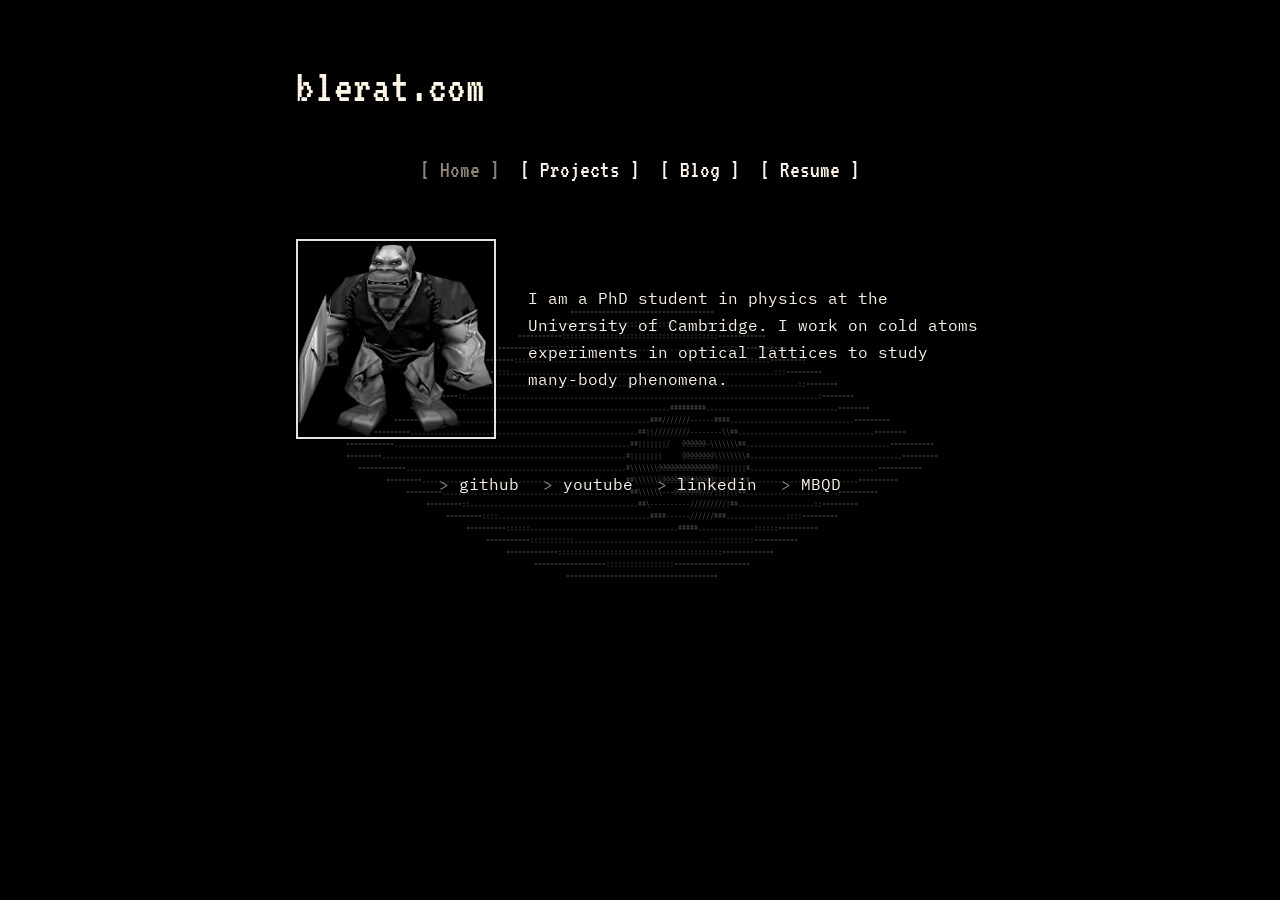
==== commit 31a2ad00: "new version" ====
--- a/index.html
+++ b/index.html
@@ -1,62 +1,67 @@
 <!DOCTYPE html>
 <html lang="en">
-
 <head>
   <meta charset="utf-8" />
   <meta name="viewport" content="width=device-width, initial-scale=1.0" />
   <meta name="author" content="Baptiste Lerat" />
-  <meta name="description" content="Baptiste Lerat — PhD student in physics at the University of Cambridge, working on cold atoms in optical lattices." />
-  <title>Baptiste Lerat — blerat.com</title>
-  <link rel="icon" href="data:image/svg+xml,<svg xmlns='http://www.w3.org/2000/svg' viewBox='0 0 100 100'><text y='.9em' font-size='90'>🐅</text></svg>" />
-  <link rel="stylesheet" href="src/reset.css" />
+  <title>blerat</title>
   <link rel="stylesheet" href="src/main.css" />
-  <script src="src/site.js"></script>
 </head>
+<body>
+  <main>
+    <h1 class="title">blerat.com</h1>
 
-<body>
-  <main class="card">
+    <nav class="header">
+      <ul>
+        <li><a href="index.html" aria-current="page">Home</a></li>
+        <li><a href="pages/projects.html">Projects</a></li>
+        <li><a href="pages/blog.html">Blog</a></li>
+        <li><a href="pages/resume.html">Resume</a></li>
+      </ul>
+    </nav>
 
-    <header class="site-header">
-      <a class="wordmark" href="index.html">~/blerat</a>
-      <div class="header-right">
-        <nav>
-          <a href="index.html" aria-current="page">home</a>
-          <a href="pages/notes.html">notes</a>
-          <a href="pages/projects.html">projects</a>
-          <a href="pages/toys.html">toys</a>
-          <a href="pages/resume.html">resume</a>
-        </nav>
-        <button class="theme-toggle" aria-label="toggle dark mode">☾</button>
-      </div>
-    </header>
-
-    <section class="intro">
-      <div>
-        <h1>Baptiste Lerat</h1>
-        <p class="subtitle">PhD student in Physics · University of Cambridge</p>
+    <div class="content">
+      <div class="intro">
+        <img class="portrait" src="media/pp.png" alt="Baptiste Lerat" width="200" height="200" data-sound="media/work-work.mp3" title="click me" />
         <p>
-          I work on cold-atom experiments in optical lattices in the AMOP
-          group, exploring many-body quantum physics one laser-cooled atom
-          at a time.
-        </p>
-        <p>
-          Contact me at <a href="mailto:lerat.baptiste99@proton.me">lerat.baptiste99@proton.me</a>
-        </p>
-        <p class="social">
-          <a href="https://github.com/balerat">github</a>
-          <a href="https://www.youtube.com/@balerat">youtube</a>
-          <a href="https://www.linkedin.com/in/baptiste-lerat/">linkedin</a>
+          I am a PhD student in physics at the University of Cambridge. I work on
+          cold atoms experiments in optical lattices to study many-body phenomena.
         </p>
       </div>
-      <img class="portrait" src="media/pp.png" alt="profile picture" data-sound="media/work-work.mp3" title="click me" />
-    </section>
 
-    <footer class="site-footer">
-      <span>© 2026 Baptiste Lerat</span>
-      <span>background: Henri Rousseau, <em>Tiger in a Tropical Storm</em> (1891)</span>
-    </footer>
+      <ul class="contact">
+        <li><a href="https://github.com/balerat">github</a></li>
+        <li><a href="https://www.youtube.com/@balerat">youtube</a></li>
+        <li><a href="https://www.linkedin.com/in/baptiste-lerat/">linkedin</a></li>
+        <li><a href="https://www.manybody.phy.cam.ac.uk/">MBQD</a></li>
+      </ul>
+    </div>
+  </main>
 
-  </main>
+  <script src="src/mla-bg.js"></script>
+  <script>
+    document.fonts.ready.then(function () {
+      var css = getComputedStyle(document.documentElement);
+      MLABackground({
+        offsetX: 0.34,
+        offsetY: 0.36,
+        fill: 0.46,
+        opacity: 0.22,
+        fontSize: 10,
+        color: css.getPropertyValue('--color').trim(),
+        fontFamily: css.getPropertyValue('--mla-font').trim()
+      });
+    });
+  </script>
+  <script>
+  document.querySelectorAll('[data-sound]').forEach(function (el) {
+    var audio = new Audio(el.dataset.sound);
+    el.classList.add('clickable');
+    el.addEventListener('click', function () {
+      audio.currentTime = 0;
+      audio.play().catch(function () {});
+    });
+  });
+</script>
 </body>
-
 </html>
--- a/src/main.css
+++ b/src/main.css
@@ -1,472 +1,353 @@
-@import url('https://fonts.googleapis.com/css2?family=JetBrains+Mono:ital,wght@0,400;0,500;0,700;0,800;1,400&display=swap');
-
-/* Palette drawn from Rousseau's "Tiger in a Tropical Storm" */
+@import url('https://fonts.googleapis.com/css2?family=IBM+Plex+Mono:ital,wght@0,400;0,500;1,400&family=VT323&display=swap');
+
+/* ---------------------------------------------------------------- tokens */
 :root {
-  --font-family: "JetBrains Mono", ui-monospace, SFMono-Regular, Menlo, Consolas, monospace;
-  --ink: #242b1e;
-  --ink-muted: #6d6f5c;
-  --paper: rgba(248, 244, 232, 0.93);
-  --green: #3c5a28;
-  --orange: #bf5b1f;
-  --rule: rgba(36, 43, 30, 0.18);
-  --rule-strong: rgba(36, 43, 30, 0.55);
-
-  font-family: var(--font-family);
-  font-size: 16px;
-  font-weight: 400;
-  font-variant-numeric: tabular-nums lining-nums;
-}
-
-/* Night in the jungle */
-html[data-theme="dark"] {
-  --ink: #e6e2d2;
-  --ink-muted: #a3a18d;
-  --paper: rgba(25, 28, 20, 0.93);
-  --green: #9abc7d;
-  --orange: #e0823f;
-  --rule: rgba(230, 226, 210, 0.16);
-  --rule-strong: rgba(230, 226, 210, 0.45);
-}
-
-* {
-  box-sizing: border-box;
-}
-
-html {
-  background: url('../media/shark.jpg') center center / cover no-repeat fixed #3a4a2e;
-  min-height: 100%;
-}
+  --mla-font: 'VT323', ui-monospace, monospace;
+  --font-display: 'VT323', ui-monospace, monospace;
+  --font-body: 'IBM Plex Mono', ui-monospace, SFMono-Regular, Menlo, monospace;
+
+  --color: #fdf4e3;
+  --accent: #e3d9c6;
+  --muted: #8d8371;
+  --dark: #000000;
+  --wash: rgba(253, 244, 227, 0.07);
+
+  --line-height: 1.20rem;
+  --border-thickness: 2px;
+  --measure: 46rem;
+}
+
+/* ---------------------------------------------------------------- base */
+* { box-sizing: border-box; }
 
 body {
   margin: 0;
-  padding: 6vh 2ch;
-  display: flex;
-  justify-content: center;
-  color: var(--ink);
-  line-height: 1.55;
-  animation: fade-in 0.5s ease both;
-}
-
-@keyframes fade-in {
-  from { opacity: 0; transform: translateY(6px); }
-  to   { opacity: 1; transform: none; }
-}
-
-/* ---- The card ---- */
-
-.card {
-  width: 100%;
-  max-width: 72ch;
-  height: fit-content;
-  background: var(--paper);
-  backdrop-filter: blur(14px) saturate(1.1);
-  -webkit-backdrop-filter: blur(14px) saturate(1.1);
-  border: 1px solid var(--rule-strong);
-  border-top: 4px solid var(--orange);
-  border-radius: 6px;
-  box-shadow: 0 14px 40px rgba(20, 26, 14, 0.45);
-  padding: 2rem 3ch 1.5rem;
-}
-
-@media (max-width: 600px) {
-  body { padding: 2vh 1ch; }
-  .card { padding: 1.5rem 2ch 1rem; }
-}
-
-/* ---- Header / nav ---- */
-
-.site-header {
+  background-color: var(--dark);
+  color: var(--color);
+  font-family: var(--font-body);
+  font-size: 16px;
+  line-height: 1.7;
+}
+
+/* Sits above the MLA eye layer, which is position:fixed at z-index 0. */
+main {
+  position: relative;
+  z-index: 1;
+  max-width: var(--measure);
+  margin: 0 auto;
+  padding: 3rem 1.5rem 5rem;
+}
+
+a { color: var(--color); }
+
+::-moz-selection { color: var(--dark); background: var(--color); }
+::selection      { color: var(--dark); background: var(--color); }
+
+/* ---------------------------------------------------------------- titles */
+.title,
+.page-title,
+.section {
+  font-family: var(--font-display);
+  font-weight: normal;
+  color: var(--color);
+  -webkit-font-smoothing: none;
+}
+
+.title {
+  font-size: 46px;
+  letter-spacing: 0.02em;
+  margin: 0 0 1.5rem;
+}
+
+.page-title {
+  font-size: 34px;
+  letter-spacing: 0.04em;
+  margin: 0 0 1.75rem;
+  padding-bottom: 0.4rem;
+  border-bottom: var(--border-thickness) solid var(--accent);
+}
+
+.page-title::before { content: "// "; color: var(--muted); }
+
+.section {
+  font-size: 28px;
+  letter-spacing: 0.04em;
+  text-transform: uppercase;
+  color: var(--muted);
+  margin: 3rem 0 1rem;
+}
+
+.section::before { content: "-- "; }
+
+/* ---------------------------------------------------------------- nav */
+.header ul {
+  list-style: none;
   display: flex;
   flex-wrap: wrap;
-  align-items: baseline;
-  justify-content: space-between;
-  gap: 0.5rem 2ch;
-  padding-bottom: 1rem;
-  border-bottom: 1px solid var(--rule-strong);
-  margin-bottom: 2rem;
-}
-
-.wordmark {
-  font-weight: 800;
-  font-size: 1.1rem;
+  justify-content: center;
+  gap: 1.25rem;
+  margin: 0 0 3rem;
+  padding: 0;
+}
+
+.header a {
+  font-family: var(--font-display);
+  font-size: 24px;
+  color: var(--color);
   text-decoration: none;
-  color: var(--ink);
-}
-
-.wordmark::after {
-  content: "▌";
-  color: var(--orange);
-  animation: blink 1.2s steps(1) infinite;
-}
-
-@keyframes blink {
-  50% { opacity: 0; }
-}
-
-.header-right {
-  display: flex;
-  flex-wrap: wrap;
-  align-items: baseline;
-  gap: 0.5rem 2ch;
-}
-
-.site-header nav {
-  display: flex;
-  flex-wrap: wrap;
-  gap: 0.25rem 2ch;
-}
-
-.theme-toggle {
-  font: inherit;
-  line-height: inherit;
-  background: none;
-  color: var(--ink-muted);
-  border: 1px solid var(--rule-strong);
-  border-radius: 4px;
-  padding: 0 0.8ch;
-  cursor: pointer;
-}
-
-.theme-toggle:hover {
-  color: var(--orange);
-  border-color: var(--orange);
-}
-
-.site-header nav a {
-  text-decoration: none;
-  color: var(--ink-muted);
-  font-weight: 500;
-}
-
-.site-header nav a:hover {
-  color: var(--orange);
-}
-
-.site-header nav a[aria-current="page"] {
-  color: var(--ink);
-  border-bottom: 2px solid var(--orange);
-}
-
-/* ---- Typography ---- */
-
-h1 {
-  font-size: 1.5rem;
-  font-weight: 800;
-  line-height: 1.3;
-  margin: 0 0 0.25rem;
-}
-
-h2 {
-  font-size: 0.85rem;
-  font-weight: 700;
-  text-transform: uppercase;
-  letter-spacing: 0.08em;
-  color: var(--green);
-  margin: 2.5rem 0 0.75rem;
-}
-
-h2::before {
-  content: "## ";
-  color: var(--orange);
-}
-
-p {
-  margin: 0 0 1rem;
-}
-
-.subtitle {
-  color: var(--ink-muted);
-  margin-bottom: 1.5rem;
-}
-
-a {
-  color: var(--green);
-  text-decoration: underline;
-  text-decoration-thickness: 1.5px;
-  text-underline-offset: 3px;
-}
-
-a:hover {
-  color: var(--orange);
-}
-
-::selection {
-  background: var(--orange);
-  color: var(--paper);
-}
-
-hr {
-  border: none;
-  border-top: 1px solid var(--rule);
-  margin: 2rem 0 1rem;
-}
-
-strong {
-  font-weight: 700;
-}
-
-em {
-  font-style: italic;
-}
-
-ul,
-ol {
-  padding-left: 2.5ch;
-  margin: 0 0 1rem;
-}
-
-ul {
-  list-style: square;
-}
-
-ol {
-  list-style: decimal;
-}
-
-li {
-  margin-bottom: 0.25rem;
-}
-
-li::marker {
-  color: var(--orange);
-}
-
-/* ---- Intro layout (home) ---- */
+  padding: 2px 0;
+  transition: none;
+  -webkit-font-smoothing: none;
+}
+
+.header a::before { content: "[ "; }
+.header a::after  { content: " ]"; }
+
+.header a:hover,
+.header a:focus-visible {
+  background: var(--accent);
+  color: var(--dark);
+  outline: none;
+}
+
+.header a[aria-current="page"] { color: var(--muted); }
+
+/* ---------------------------------------------------------------- content */
+.content p { margin: 0 0 1.5rem; }
+
+.content img {
+  display: block;
+  width: 200px;
+  height: 200px;
+  margin: 0 auto 2rem;
+  border: var(--border-thickness) solid var(--accent);
+  filter: grayscale(1) contrast(1.1);
+}
 
 .intro {
-  display: flex;
-  gap: 3ch;
-  align-items: flex-start;
-}
-
-.intro > div {
-  flex: 1;
-}
-
-.portrait {
-  flex: 0 0 160px;
-  width: 160px;
-  height: 160px;
-  object-fit: contain;
-  border: 2px solid var(--ink);
-  border-radius: 4px;
-  background: rgba(255, 255, 255, 0.5);
-  padding: 8px;
-}
-
-@media (max-width: 600px) {
-  .intro { flex-direction: column-reverse; }
-  .portrait { align-self: center; }
-}
-
-.portrait.clickable {
-  cursor: pointer;
-}
-
-.portrait.clickable:active {
-  transform: scale(0.95);
-}
-
-html[data-theme="dark"] .portrait {
-  background: rgba(0, 0, 0, 0.35);
-}
-
-/* ---- Social links ---- */
-
-.social {
-  display: flex;
-  flex-wrap: wrap;
-  gap: 2ch;
-}
-
-/* ---- Tables (resume) ---- */
-
-table {
-  width: 100%;
-  border-collapse: collapse;
-  margin: 0 0 1.5rem;
-}
-
-th {
-  font-size: 0.72rem;
-  font-weight: 700;
-  text-transform: uppercase;
-  letter-spacing: 0.06em;
-  color: var(--ink-muted);
-  text-align: left;
-  padding: 0.4rem 2ch 0.4rem 0;
-  border-bottom: 2px solid var(--rule-strong);
-}
-
-td {
-  padding: 0.6rem 2ch 0.6rem 0;
-  border-bottom: 1px solid var(--rule);
-  vertical-align: top;
-}
-
-th:last-child,
-td:last-child {
-  padding-right: 0;
-}
-
-td:first-child {
-  font-weight: 700;
-  min-width: 18ch;
-}
-
-td:nth-child(2) {
-  width: 100%;
-}
-
-.dates {
-  color: var(--ink-muted);
-  white-space: nowrap;
-}
-
-/* ---- Project entries ---- */
-
+  display: grid;
+  grid-template-columns: 200px minmax(0, 1fr);
+  gap: 2rem;
+  align-items: center;
+  margin: 0 0 2rem;
+}
+
+.intro img { margin: 0; }
+.intro p   { margin: 0; }
+
+.portrait.clickable { cursor: pointer; }
+.portrait.clickable:active { transform: scale(0.95); }
+
+/* ---------------------------------------------------------------- projects */
 .project {
-  padding: 1rem 0;
-  border-bottom: 1px solid var(--rule);
-}
-
-.project:last-of-type {
-  border-bottom: none;
-}
+  border-left: var(--border-thickness) solid var(--accent);
+  border-radius: 0;
+  padding: 0.4rem 0 0.4rem 1.25rem;
+  margin: 0 0 2.25rem;
+}
+
+.project h3 {
+  font-family: var(--font-display);
+  font-size: 26px;
+  font-weight: normal;
+  color: var(--color);
+  margin: 0 0 0.35rem;
+  -webkit-font-smoothing: none;
+}
+
+.project h3::before { content: "> "; color: var(--muted); }
+.project h3 a { text-decoration: none; }
+.project h3 a:hover { background: var(--accent); color: var(--dark); }
+
+.project p { margin: 0 0 0.5rem; }
+
+.project .stack,
+.project .dates {
+  color: var(--muted);
+  font-size: 0.85em;
+  letter-spacing: 0.05em;
+}
+
+.project .stack { text-transform: uppercase; }
 
 .project-head {
   display: flex;
   flex-wrap: wrap;
   align-items: baseline;
   justify-content: space-between;
-  gap: 0.25rem 2ch;
-  margin-bottom: 0.4rem;
-}
-
-.project-head h3 {
-  font-size: 1rem;
-  font-weight: 700;
-  margin: 0;
-}
-
-.project p {
-  margin: 0;
-}
-
-.tags {
+  gap: 0.75rem;
+}
+
+.project .repo {
+  color: var(--accent);
+  text-decoration: none;
+  font-size: 0.9em;
+}
+
+.project .repo:hover { background: var(--accent); color: var(--dark); }
+
+/* ---------------------------------------------------------------- resume */
+.download {
+  color: var(--accent);
+  text-decoration: none;
+}
+
+.download::before { content: "[ "; }
+.download::after  { content: " ]"; }
+.download:hover   { background: var(--accent); color: var(--dark); }
+
+td strong { font-weight: 500; color: var(--accent); }
+
+/* ---------------------------------------------------------------- tables */
+table {
+  width: 100%;
+  border-collapse: collapse;
+  margin: 0 0 2rem;
+  font-size: 0.9em;
+}
+
+th, td {
+  border: var(--border-thickness) solid var(--muted);
+  padding: calc(var(--line-height) / 2) 1ch;
+  line-height: var(--line-height);
+  vertical-align: top;
+  color: var(--color);
+  text-align: left;
+}
+
+th {
+  background: var(--muted);
+  color: var(--dark);
+  font-weight: 500;
+  letter-spacing: 0.08em;
+  text-transform: uppercase;
+}
+
+tbody tr:hover td { background: var(--wash); }
+
+.width-min  { width: 0%;   white-space: nowrap; }
+.width-auto { width: 100%; }
+
+/* ---------------------------------------------------------------- contact */
+.contact {
+  list-style: none;
   display: flex;
   flex-wrap: wrap;
-  gap: 1ch;
-}
-
-.tag {
-  font-size: 0.72rem;
-  font-weight: 500;
-  color: var(--green);
-  border: 1px solid var(--green);
-  border-radius: 3px;
-  padding: 0.05rem 0.8ch;
-}
-
-/* ---- Footer ---- */
-
-.site-footer {
-  margin-top: 2.5rem;
-  padding-top: 1rem;
-  border-top: 1px solid var(--rule-strong);
-  font-size: 0.75rem;
-  color: var(--ink-muted);
-  display: flex;
-  flex-wrap: wrap;
-  justify-content: space-between;
-  gap: 0.25rem 2ch;
-}
-
-.site-footer a {
-  color: var(--ink-muted);
-}
-
-.site-footer a:hover {
-  color: var(--orange);
-}
-
-/* ---- Notes (rendered markdown) ---- */
-
-.note-body h3 {
-  font-size: 1rem;
-  font-weight: 700;
-  margin: 1.5rem 0 0.5rem;
+  justify-content: center;
+  gap: 1.5rem;
+  padding: 0;
+  margin: 2rem 0 0;
+}
+
+.contact a { color: var(--color); text-decoration: none; }
+.contact a::before { content: "> "; color: var(--muted); }
+.contact a:hover { background: var(--accent); color: var(--dark); }
+
+/* ---------------------------------------------------------------- notes */
+.empty {
+  color: var(--muted);
+  border-left: var(--border-thickness) solid var(--muted);
+  padding-left: 1.25rem;
+}
+
+.note-body { line-height: 1.75; }
+
+.note-body h1,
+.note-body h2,
+.note-body h3,
+.note-body h4 {
+  font-family: var(--font-display);
+  font-weight: normal;
+  color: var(--color);
+  line-height: 1.2;
+  -webkit-font-smoothing: none;
+}
+
+.note-body h1 {
+  font-size: 34px;
+  margin: 0 0 0.5rem;
+  padding-bottom: 0.4rem;
+  border-bottom: var(--border-thickness) solid var(--accent);
+}
+
+.note-body h2 { font-size: 28px; margin: 2.5rem 0 0.75rem; }
+.note-body h3 { font-size: 24px; margin: 2rem 0 0.5rem; color: var(--accent); }
+.note-body h4 { font-size: 20px; margin: 1.5rem 0 0.5rem; color: var(--accent); }
+
+.note-body .subtitle {
+  color: var(--muted);
+  font-size: 0.85em;
+  letter-spacing: 0.06em;
+  margin: 0 0 2rem;
+}
+
+.note-body p { margin: 0 0 1.5rem; }
+
+.note-body ul,
+.note-body ol { margin: 0 0 1.5rem; padding-left: 3ch; }
+.note-body li { margin: 0 0 0.4rem; }
+
+.note-body a { color: var(--accent); text-underline-offset: 3px; }
+.note-body a:hover { background: var(--accent); color: var(--dark); }
+
+.note-body hr {
+  border: 0;
+  border-top: var(--border-thickness) solid var(--muted);
+  margin: 2.5rem 0;
+}
+
+.note-body img {
+  display: block;
+  width: auto;
+  height: auto;
+  max-width: 100%;
+  margin: 0 auto 1.5rem;
+  border: 1px solid var(--muted);
+  filter: none;
 }
 
 code {
-  font-family: inherit;
-  background: rgba(127, 127, 127, 0.14);
-  border-radius: 3px;
+  font-family: var(--font-body);
+  font-size: 0.9em;
+  background: var(--wash);
   padding: 0.05rem 0.4ch;
 }
 
 .note-body pre {
-  background: rgba(127, 127, 127, 0.12);
-  border: 1px solid var(--rule);
-  border-radius: 4px;
-  padding: 0.75rem 1.5ch;
+  background: var(--wash);
+  border-left: var(--border-thickness) solid var(--muted);
+  padding: 0.9rem 1.5ch;
   overflow-x: auto;
-  margin: 0 0 1rem;
+  margin: 0 0 1.5rem;
+  line-height: 1.5;
 }
 
 .note-body pre code {
   background: none;
   padding: 0;
+  font-size: 0.85em;
 }
 
 .note-body blockquote {
-  border-left: 3px solid var(--orange);
-  margin: 0 0 1rem;
+  border-left: var(--border-thickness) solid var(--accent);
+  margin: 0 0 1.5rem;
   padding: 0.25rem 0 0.25rem 2ch;
-  color: var(--ink-muted);
+  color: var(--muted);
   font-style: italic;
 }
 
-.note-body blockquote p:last-child {
-  margin-bottom: 0;
-}
-
-.note-body img {
-  max-width: 100%;
-  border-radius: 4px;
-}
-
-/* ---- Toys ---- */
-
-.toy-controls {
-  display: flex;
-  flex-wrap: wrap;
-  align-items: center;
-  gap: 0.75rem 3ch;
-  margin: 0 0 1rem;
-  font-size: 0.85rem;
-}
-
-.toy-controls label {
-  display: flex;
-  align-items: center;
-  gap: 1ch;
-  color: var(--ink-muted);
-}
-
-.toy-controls input[type="range"] {
-  accent-color: var(--orange);
-  width: 16ch;
-}
-
-.toy-controls input[type="checkbox"] {
-  accent-color: var(--orange);
-}
-
-.toy-canvas {
-  display: block;
-  width: 100%;
-  border: 1px solid var(--rule-strong);
-  border-radius: 4px;
-  margin: 0 0 1rem;
-}
+.note-body blockquote p:last-child { margin-bottom: 0; }
+
+/* ---------------------------------------------------------------- small screens */
+@media (max-width: 34rem) {
+  body { font-size: 15px; }
+  main { padding: 2rem 1rem 3rem; }
+  .title { font-size: 36px; }
+  .page-title, .note-body h1 { font-size: 28px; }
+  .intro {
+    grid-template-columns: 1fr;
+    justify-items: center;
+    text-align: center;
+  }
+  table { display: block; overflow-x: auto; }
+}
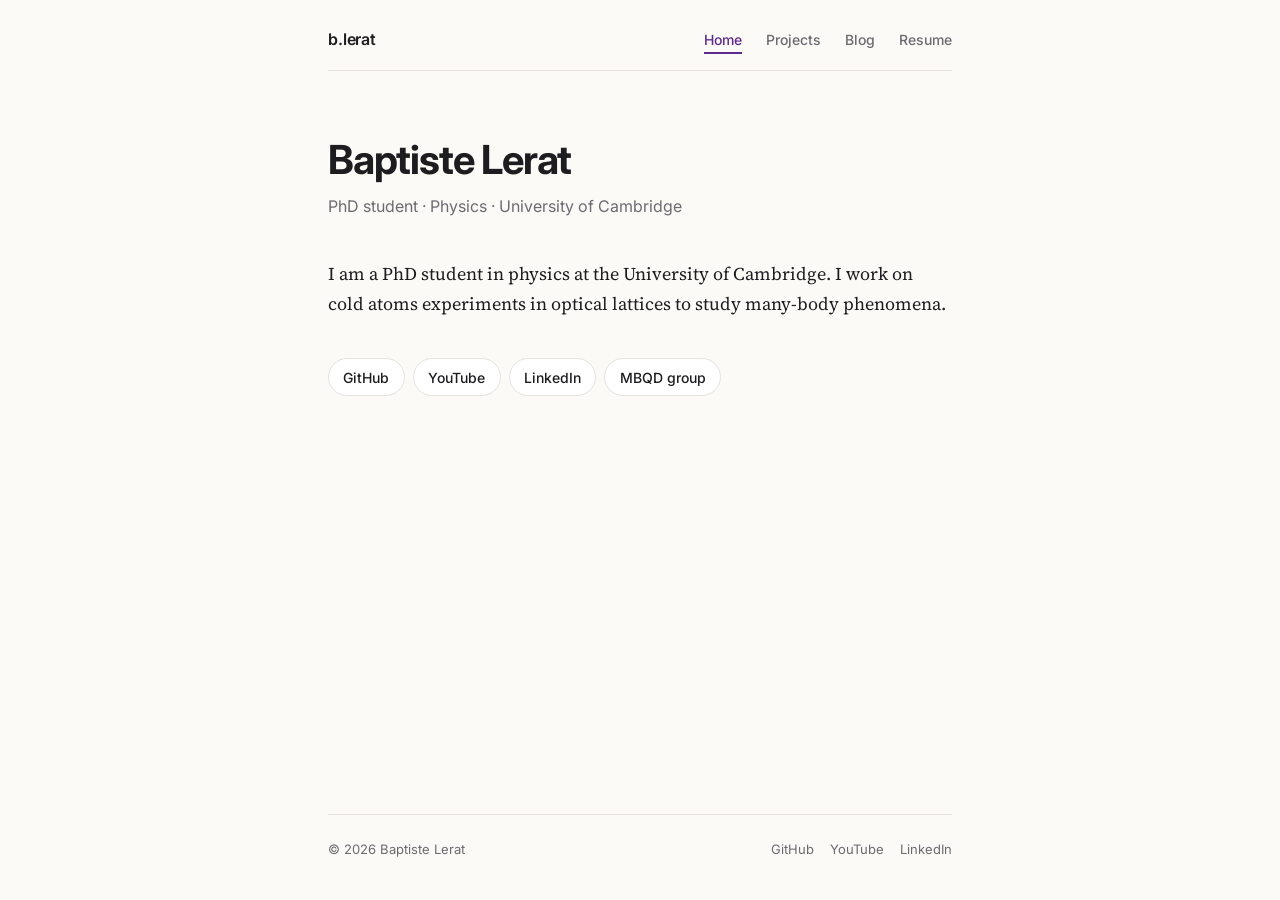
==== commit 9c7f3951: "Final new cool version" ====
--- a/index.html
+++ b/index.html
@@ -4,56 +4,58 @@
   <meta charset="utf-8" />
   <meta name="viewport" content="width=device-width, initial-scale=1.0" />
   <meta name="author" content="Baptiste Lerat" />
+  <meta name="description" content="Baptiste Lerat — PhD student in physics at the University of Cambridge." />
   <title>blerat</title>
+  <link rel="icon" href="data:image/svg+xml,%3Csvg xmlns='http://www.w3.org/2000/svg' viewBox='0 0 64 64'%3E%3Crect width='64' height='64' rx='14' fill='%232b5d8a'/%3E%3Ctext x='32' y='42' font-family='Georgia,serif' font-size='28' font-weight='600' fill='white' text-anchor='middle'%3EBL%3C/text%3E%3C/svg%3E" />
   <link rel="stylesheet" href="src/main.css" />
 </head>
 <body>
-  <main>
-    <h1 class="title">blerat.com</h1>
+  <div class="wrap">
+    <header class="site-header">
+      <a class="site-name" href="index.html">b.lerat</a>
+      <nav class="header" aria-label="Main">
+        <ul>
+          <li><a href="index.html" aria-current="page">Home</a></li>
+          <li><a href="pages/projects.html">Projects</a></li>
+          <li><a href="pages/blog.html">Blog</a></li>
+          <li><a href="pages/resume.html">Resume</a></li>
+        </ul>
+      </nav>
+    </header>
 
-    <nav class="header">
+    <main>
+      <section class="hero">
+        <h1>Baptiste Lerat</h1>
+        <p class="tagline">PhD student &middot; Physics &middot; University of Cambridge</p>
+
+        <div class="intro">
+          <!-- <img class="portrait" src="media/pp.png" alt="Baptiste Lerat" width="120" height="120" data-sound="media/work-work.mp3" title="click me" /> -->
+          <p>
+            I am a PhD student in physics at the University of Cambridge. I work on
+            cold atoms experiments in optical lattices to study many-body phenomena.
+          </p>
+        </div>
+
+        <ul class="contact">
+          <li><a href="https://github.com/balerat">GitHub</a></li>
+          <li><a href="https://www.youtube.com/@balerat">YouTube</a></li>
+          <li><a href="https://www.linkedin.com/in/baptiste-lerat/">LinkedIn</a></li>
+          <li><a href="https://www.manybody.phy.cam.ac.uk/">MBQD group</a></li>
+        </ul>
+      </section>
+    </main>
+
+    <footer class="site-footer">
+      <span>&copy; 2026 Baptiste Lerat</span>
       <ul>
-        <li><a href="index.html" aria-current="page">Home</a></li>
-        <li><a href="pages/projects.html">Projects</a></li>
-        <li><a href="pages/blog.html">Blog</a></li>
-        <li><a href="pages/resume.html">Resume</a></li>
+        <li><a href="https://github.com/balerat">GitHub</a></li>
+        <li><a href="https://www.youtube.com/@balerat">YouTube</a></li>
+        <li><a href="https://www.linkedin.com/in/baptiste-lerat/">LinkedIn</a></li>
       </ul>
-    </nav>
+    </footer>
+  </div>
 
-    <div class="content">
-      <div class="intro">
-        <img class="portrait" src="media/pp.png" alt="Baptiste Lerat" width="200" height="200" data-sound="media/work-work.mp3" title="click me" />
-        <p>
-          I am a PhD student in physics at the University of Cambridge. I work on
-          cold atoms experiments in optical lattices to study many-body phenomena.
-        </p>
-      </div>
-
-      <ul class="contact">
-        <li><a href="https://github.com/balerat">github</a></li>
-        <li><a href="https://www.youtube.com/@balerat">youtube</a></li>
-        <li><a href="https://www.linkedin.com/in/baptiste-lerat/">linkedin</a></li>
-        <li><a href="https://www.manybody.phy.cam.ac.uk/">MBQD</a></li>
-      </ul>
-    </div>
-  </main>
-
-  <script src="src/mla-bg.js"></script>
-  <script>
-    document.fonts.ready.then(function () {
-      var css = getComputedStyle(document.documentElement);
-      MLABackground({
-        offsetX: 0.34,
-        offsetY: 0.36,
-        fill: 0.46,
-        opacity: 0.22,
-        fontSize: 10,
-        color: css.getPropertyValue('--color').trim(),
-        fontFamily: css.getPropertyValue('--mla-font').trim()
-      });
-    });
-  </script>
-  <script>
+  <!-- <script>
   document.querySelectorAll('[data-sound]').forEach(function (el) {
     var audio = new Audio(el.dataset.sound);
     el.classList.add('clickable');
@@ -62,6 +64,6 @@
       audio.play().catch(function () {});
     });
   });
-</script>
+</script> -->
 </body>
 </html>
--- a/src/main.css
+++ b/src/main.css
@@ -1,353 +1,481 @@
-@import url('https://fonts.googleapis.com/css2?family=IBM+Plex+Mono:ital,wght@0,400;0,500;1,400&family=VT323&display=swap');
+@import url('https://fonts.googleapis.com/css2?family=Inter:wght@400;500;600;700&family=Source+Serif+4:ital,opsz,wght@0,8..60,400;0,8..60,600;1,8..60,400&family=JetBrains+Mono:wght@400;500&display=swap');
 
 /* ---------------------------------------------------------------- tokens */
 :root {
-  --mla-font: 'VT323', ui-monospace, monospace;
-  --font-display: 'VT323', ui-monospace, monospace;
-  --font-body: 'IBM Plex Mono', ui-monospace, SFMono-Regular, Menlo, monospace;
-
-  --color: #fdf4e3;
-  --accent: #e3d9c6;
-  --muted: #8d8371;
-  --dark: #000000;
-  --wash: rgba(253, 244, 227, 0.07);
-
-  --line-height: 1.20rem;
-  --border-thickness: 2px;
-  --measure: 46rem;
+  color-scheme: light dark;
+
+  --font-ui: 'Inter', system-ui, -apple-system, 'Segoe UI', sans-serif;
+  --font-body: 'Source Serif 4', Georgia, 'Times New Roman', serif;
+  --font-mono: 'JetBrains Mono', ui-monospace, SFMono-Regular, Menlo, monospace;
+
+  --bg: #fbfaf7;
+  --surface: #ffffff;
+  --text: #1d1d1f;
+  --text-muted: #6b6b70;
+  --border: #e6e3dc;
+  --accent: #5e2b8a;
+  --accent-soft: rgba(43, 93, 138, 0.08);
+  --shadow: 0 1px 2px rgba(0, 0, 0, 0.04), 0 4px 16px rgba(0, 0, 0, 0.04);
+
+  --radius: 8px;
+  --measure: 42rem;
+
+  --space-1: 0.25rem;
+  --space-2: 0.5rem;
+  --space-3: 1rem;
+  --space-4: 1.5rem;
+  --space-5: 2.5rem;
+  --space-6: 4rem;
+}
+
+@media (prefers-color-scheme: dark) {
+  :root {
+    --bg: #121417;
+    --surface: #191c20;
+    --text: #e6e6e6;
+    --text-muted: #9a9ca3;
+    --border: #2a2e34;
+    --accent: #ad8af8;
+    --accent-soft: rgba(138, 180, 248, 0.1);
+    --shadow: 0 1px 2px rgba(0, 0, 0, 0.3), 0 4px 16px rgba(0, 0, 0, 0.2);
+  }
 }
 
 /* ---------------------------------------------------------------- base */
 * { box-sizing: border-box; }
 
+html { -webkit-text-size-adjust: 100%; }
+
 body {
   margin: 0;
-  background-color: var(--dark);
-  color: var(--color);
+  background: var(--bg);
+  color: var(--text);
   font-family: var(--font-body);
-  font-size: 16px;
-  line-height: 1.7;
-}
-
-/* Sits above the MLA eye layer, which is position:fixed at z-index 0. */
-main {
-  position: relative;
-  z-index: 1;
+  font-size: 18px;
+  line-height: 1.65;
+  -webkit-font-smoothing: antialiased;
+  text-rendering: optimizeLegibility;
+}
+
+.wrap {
   max-width: var(--measure);
   margin: 0 auto;
-  padding: 3rem 1.5rem 5rem;
-}
-
-a { color: var(--color); }
-
-::-moz-selection { color: var(--dark); background: var(--color); }
-::selection      { color: var(--dark); background: var(--color); }
-
-/* ---------------------------------------------------------------- titles */
-.title,
-.page-title,
-.section {
-  font-family: var(--font-display);
-  font-weight: normal;
-  color: var(--color);
-  -webkit-font-smoothing: none;
-}
-
-.title {
-  font-size: 46px;
-  letter-spacing: 0.02em;
-  margin: 0 0 1.5rem;
-}
-
-.page-title {
-  font-size: 34px;
-  letter-spacing: 0.04em;
-  margin: 0 0 1.75rem;
-  padding-bottom: 0.4rem;
-  border-bottom: var(--border-thickness) solid var(--accent);
-}
-
-.page-title::before { content: "// "; color: var(--muted); }
-
-.section {
-  font-size: 28px;
-  letter-spacing: 0.04em;
-  text-transform: uppercase;
-  color: var(--muted);
-  margin: 3rem 0 1rem;
-}
-
-.section::before { content: "-- "; }
-
-/* ---------------------------------------------------------------- nav */
+  padding: var(--space-4) var(--space-4) var(--space-5);
+  min-height: 100vh;
+  display: flex;
+  flex-direction: column;
+}
+
+main { flex: 1; }
+
+h1, h2, h3, h4 {
+  font-family: var(--font-ui);
+  font-weight: 600;
+  letter-spacing: -0.015em;
+  line-height: 1.25;
+  color: var(--text);
+}
+
+a {
+  color: var(--accent);
+  text-decoration: underline;
+  text-decoration-thickness: 1px;
+  text-decoration-color: color-mix(in srgb, var(--accent) 35%, transparent);
+  text-underline-offset: 3px;
+  transition: text-decoration-color 0.15s, color 0.15s, background-color 0.15s, border-color 0.15s;
+}
+
+a:hover { text-decoration-color: currentColor; }
+
+:focus-visible {
+  outline: 2px solid var(--accent);
+  outline-offset: 3px;
+  border-radius: 4px;
+}
+
+::selection { background: var(--accent); color: var(--bg); }
+
+code {
+  font-family: var(--font-mono);
+  font-size: 0.85em;
+  background: var(--accent-soft);
+  padding: 0.1em 0.35em;
+  border-radius: 4px;
+}
+
+/* ---------------------------------------------------------------- header */
+.site-header {
+  display: flex;
+  flex-wrap: wrap;
+  align-items: center;
+  justify-content: space-between;
+  gap: var(--space-2) var(--space-4);
+  padding-bottom: var(--space-3);
+  margin-bottom: var(--space-6);
+  border-bottom: 1px solid var(--border);
+  font-family: var(--font-ui);
+}
+
+.site-name {
+  font-weight: 600;
+  font-size: 1rem;
+  letter-spacing: -0.01em;
+  color: var(--text);
+  text-decoration: none;
+}
+
+.site-name:hover { color: var(--accent); }
+
 .header ul {
   list-style: none;
   display: flex;
   flex-wrap: wrap;
-  justify-content: center;
-  gap: 1.25rem;
-  margin: 0 0 3rem;
+  gap: var(--space-1) var(--space-4);
+  margin: 0;
   padding: 0;
 }
 
 .header a {
-  font-family: var(--font-display);
-  font-size: 24px;
-  color: var(--color);
+  font-size: 0.875rem;
+  font-weight: 500;
+  color: var(--text-muted);
   text-decoration: none;
-  padding: 2px 0;
-  transition: none;
-  -webkit-font-smoothing: none;
-}
-
-.header a::before { content: "[ "; }
-.header a::after  { content: " ]"; }
-
-.header a:hover,
-.header a:focus-visible {
-  background: var(--accent);
-  color: var(--dark);
-  outline: none;
-}
-
-.header a[aria-current="page"] { color: var(--muted); }
-
-/* ---------------------------------------------------------------- content */
-.content p { margin: 0 0 1.5rem; }
-
-.content img {
-  display: block;
-  width: 200px;
-  height: 200px;
-  margin: 0 auto 2rem;
-  border: var(--border-thickness) solid var(--accent);
-  filter: grayscale(1) contrast(1.1);
+  padding: var(--space-1) 0;
+  border-bottom: 2px solid transparent;
+}
+
+.header a:hover { color: var(--text); }
+
+.header a[aria-current="page"] {
+  color: var(--accent);
+  border-bottom-color: var(--accent);
+}
+
+/* ---------------------------------------------------------------- page titles */
+.page-title {
+  font-size: 2rem;
+  font-weight: 700;
+  letter-spacing: -0.025em;
+  margin: 0 0 var(--space-5);
+}
+
+.section {
+  font-size: 0.75rem;
+  font-weight: 600;
+  letter-spacing: 0.1em;
+  text-transform: uppercase;
+  color: var(--text-muted);
+  margin: var(--space-5) 0 var(--space-4);
+}
+
+/* ---------------------------------------------------------------- home */
+.hero h1 {
+  font-size: 2.5rem;
+  font-weight: 700;
+  letter-spacing: -0.03em;
+  margin: 0 0 var(--space-2);
+}
+
+.tagline {
+  font-family: var(--font-ui);
+  font-size: 1rem;
+  color: var(--text-muted);
+  margin: 0 0 var(--space-5);
 }
 
 .intro {
-  display: grid;
-  grid-template-columns: 200px minmax(0, 1fr);
-  gap: 2rem;
+  display: flex;
   align-items: center;
-  margin: 0 0 2rem;
-}
-
-.intro img { margin: 0; }
-.intro p   { margin: 0; }
+  gap: var(--space-4);
+  margin: 0 0 var(--space-5);
+}
+
+.intro p { margin: 0; }
+
+.portrait {
+  flex: none;
+  width: 120px;
+  height: 120px;
+  border-radius: 50%;
+  object-fit: cover;
+  border: 1px solid var(--border);
+}
 
 .portrait.clickable { cursor: pointer; }
-.portrait.clickable:active { transform: scale(0.95); }
-
-/* ---------------------------------------------------------------- projects */
+.portrait.clickable:active { transform: scale(0.96); }
+
+.contact {
+  list-style: none;
+  display: flex;
+  flex-wrap: wrap;
+  gap: var(--space-2);
+  padding: 0;
+  margin: 0;
+}
+
+.contact a {
+  display: inline-block;
+  font-family: var(--font-ui);
+  font-size: 0.875rem;
+  font-weight: 500;
+  color: var(--text);
+  text-decoration: none;
+  padding: 0.4rem 0.9rem;
+  border: 1px solid var(--border);
+  border-radius: 999px;
+  background: var(--surface);
+}
+
+.contact a:hover {
+  border-color: var(--accent);
+  color: var(--accent);
+}
+
+/* ---------------------------------------------------------------- project / note cards */
 .project {
-  border-left: var(--border-thickness) solid var(--accent);
-  border-radius: 0;
-  padding: 0.4rem 0 0.4rem 1.25rem;
-  margin: 0 0 2.25rem;
-}
-
-.project h3 {
-  font-family: var(--font-display);
-  font-size: 26px;
-  font-weight: normal;
-  color: var(--color);
-  margin: 0 0 0.35rem;
-  -webkit-font-smoothing: none;
-}
-
-.project h3::before { content: "> "; color: var(--muted); }
-.project h3 a { text-decoration: none; }
-.project h3 a:hover { background: var(--accent); color: var(--dark); }
-
-.project p { margin: 0 0 0.5rem; }
-
-.project .stack,
-.project .dates {
-  color: var(--muted);
-  font-size: 0.85em;
-  letter-spacing: 0.05em;
-}
-
-.project .stack { text-transform: uppercase; }
+  background: var(--surface);
+  border: 1px solid var(--border);
+  border-radius: var(--radius);
+  padding: var(--space-4);
+  margin: 0 0 var(--space-3);
+  transition: border-color 0.15s, box-shadow 0.15s;
+}
+
+.project:hover {
+  border-color: color-mix(in srgb, var(--accent) 40%, var(--border));
+  box-shadow: var(--shadow);
+}
 
 .project-head {
   display: flex;
   flex-wrap: wrap;
   align-items: baseline;
   justify-content: space-between;
-  gap: 0.75rem;
-}
-
-.project .repo {
+  gap: var(--space-1) var(--space-3);
+  margin: 0 0 var(--space-2);
+}
+
+.project h3 {
+  font-size: 1.125rem;
+  margin: 0;
+}
+
+.project h3 a { color: var(--text); text-decoration: none; }
+.project h3 a:hover { color: var(--accent); }
+
+.project p { margin: 0 0 var(--space-3); }
+.project p:last-child { margin-bottom: 0; }
+
+.project .repo,
+.project .dates {
+  font-family: var(--font-ui);
+  font-size: 0.8125rem;
+  font-weight: 500;
+  white-space: nowrap;
+}
+
+.project .repo { text-decoration: none; }
+.project .repo:hover { text-decoration: underline; }
+.project .dates { color: var(--text-muted); }
+
+.tags {
+  list-style: none;
+  display: flex;
+  flex-wrap: wrap;
+  gap: var(--space-2);
+  margin: 0;
+  padding: 0;
+}
+
+.tags li {
+  font-family: var(--font-ui);
+  font-size: 0.75rem;
+  font-weight: 500;
   color: var(--accent);
-  text-decoration: none;
-  font-size: 0.9em;
-}
-
-.project .repo:hover { background: var(--accent); color: var(--dark); }
+  background: var(--accent-soft);
+  padding: 0.15rem 0.6rem;
+  border-radius: 999px;
+}
+
+.empty {
+  font-family: var(--font-ui);
+  font-size: 0.9375rem;
+  color: var(--text-muted);
+  background: var(--surface);
+  border: 1px dashed var(--border);
+  border-radius: var(--radius);
+  padding: var(--space-3) var(--space-4);
+  margin: 0 0 var(--space-4);
+}
 
 /* ---------------------------------------------------------------- resume */
 .download {
-  color: var(--accent);
+  display: inline-flex;
+  align-items: center;
+  gap: var(--space-2);
+  font-family: var(--font-ui);
+  font-size: 0.875rem;
+  font-weight: 500;
+  color: var(--bg);
+  background: var(--accent);
   text-decoration: none;
-}
-
-.download::before { content: "[ "; }
-.download::after  { content: " ]"; }
-.download:hover   { background: var(--accent); color: var(--dark); }
-
-td strong { font-weight: 500; color: var(--accent); }
-
-/* ---------------------------------------------------------------- tables */
-table {
-  width: 100%;
-  border-collapse: collapse;
-  margin: 0 0 2rem;
-  font-size: 0.9em;
-}
-
-th, td {
-  border: var(--border-thickness) solid var(--muted);
-  padding: calc(var(--line-height) / 2) 1ch;
-  line-height: var(--line-height);
-  vertical-align: top;
-  color: var(--color);
-  text-align: left;
-}
-
-th {
-  background: var(--muted);
-  color: var(--dark);
-  font-weight: 500;
-  letter-spacing: 0.08em;
-  text-transform: uppercase;
-}
-
-tbody tr:hover td { background: var(--wash); }
-
-.width-min  { width: 0%;   white-space: nowrap; }
-.width-auto { width: 100%; }
-
-/* ---------------------------------------------------------------- contact */
-.contact {
+  padding: 0.5rem 1rem;
+  border-radius: var(--radius);
+}
+
+.download:hover { filter: brightness(1.1); }
+
+.resume-lead {
+  display: flex;
+  flex-wrap: wrap;
+  align-items: center;
+  gap: var(--space-3);
+  margin: 0 0 var(--space-4);
+  color: var(--text-muted);
+}
+
+.timeline {
   list-style: none;
-  display: flex;
-  flex-wrap: wrap;
-  justify-content: center;
-  gap: 1.5rem;
-  padding: 0;
-  margin: 2rem 0 0;
-}
-
-.contact a { color: var(--color); text-decoration: none; }
-.contact a::before { content: "> "; color: var(--muted); }
-.contact a:hover { background: var(--accent); color: var(--dark); }
+  margin: 0;
+  padding: 0;
+}
+
+.timeline li {
+  display: grid;
+  grid-template-columns: 9.5rem minmax(0, 1fr);
+  gap: var(--space-4);
+  padding: var(--space-3) 0;
+  border-top: 1px solid var(--border);
+}
+
+.timeline li:last-child { border-bottom: 1px solid var(--border); }
+
+.timeline .when {
+  font-family: var(--font-ui);
+  font-size: 0.8125rem;
+  color: var(--text-muted);
+  font-variant-numeric: tabular-nums;
+  padding-top: 0.2rem;
+}
+
+.timeline .where {
+  display: block;
+  font-family: var(--font-ui);
+  font-size: 1rem;
+  font-weight: 600;
+  color: var(--text);
+}
+
+.timeline .what {
+  display: block;
+  margin-top: var(--space-1);
+}
+
+.timeline strong { font-weight: 600; }
 
 /* ---------------------------------------------------------------- notes */
-.empty {
-  color: var(--muted);
-  border-left: var(--border-thickness) solid var(--muted);
-  padding-left: 1.25rem;
-}
-
-.note-body { line-height: 1.75; }
-
-.note-body h1,
-.note-body h2,
-.note-body h3,
-.note-body h4 {
-  font-family: var(--font-display);
-  font-weight: normal;
-  color: var(--color);
-  line-height: 1.2;
-  -webkit-font-smoothing: none;
-}
-
-.note-body h1 {
-  font-size: 34px;
-  margin: 0 0 0.5rem;
-  padding-bottom: 0.4rem;
-  border-bottom: var(--border-thickness) solid var(--accent);
-}
-
-.note-body h2 { font-size: 28px; margin: 2.5rem 0 0.75rem; }
-.note-body h3 { font-size: 24px; margin: 2rem 0 0.5rem; color: var(--accent); }
-.note-body h4 { font-size: 20px; margin: 1.5rem 0 0.5rem; color: var(--accent); }
+.back {
+  display: inline-block;
+  font-family: var(--font-ui);
+  font-size: 0.875rem;
+  color: var(--text-muted);
+  text-decoration: none;
+  margin: 0 0 var(--space-4);
+}
+
+.back:hover { color: var(--accent); }
+
+.note-body h1 { font-size: 2rem; font-weight: 700; letter-spacing: -0.025em; margin: 0 0 var(--space-2); }
+.note-body h2 { font-size: 1.5rem; margin: var(--space-5) 0 var(--space-3); }
+.note-body h3 { font-size: 1.25rem; margin: var(--space-5) 0 var(--space-2); }
+.note-body h4 { font-size: 1.05rem; margin: var(--space-4) 0 var(--space-2); }
 
 .note-body .subtitle {
-  color: var(--muted);
-  font-size: 0.85em;
-  letter-spacing: 0.06em;
-  margin: 0 0 2rem;
-}
-
-.note-body p { margin: 0 0 1.5rem; }
+  font-family: var(--font-ui);
+  font-size: 0.875rem;
+  color: var(--text-muted);
+  margin: 0 0 var(--space-5);
+}
+
+.note-body p { margin: 0 0 var(--space-4); }
 
 .note-body ul,
-.note-body ol { margin: 0 0 1.5rem; padding-left: 3ch; }
-.note-body li { margin: 0 0 0.4rem; }
-
-.note-body a { color: var(--accent); text-underline-offset: 3px; }
-.note-body a:hover { background: var(--accent); color: var(--dark); }
+.note-body ol { margin: 0 0 var(--space-4); padding-left: 1.4em; }
+.note-body li { margin: 0 0 var(--space-2); }
 
 .note-body hr {
   border: 0;
-  border-top: var(--border-thickness) solid var(--muted);
-  margin: 2.5rem 0;
+  border-top: 1px solid var(--border);
+  margin: var(--space-5) 0;
 }
 
 .note-body img {
   display: block;
-  width: auto;
+  max-width: 100%;
   height: auto;
-  max-width: 100%;
-  margin: 0 auto 1.5rem;
-  border: 1px solid var(--muted);
-  filter: none;
-}
-
-code {
-  font-family: var(--font-body);
-  font-size: 0.9em;
-  background: var(--wash);
-  padding: 0.05rem 0.4ch;
+  margin: 0 auto var(--space-4);
+  border-radius: var(--radius);
 }
 
 .note-body pre {
-  background: var(--wash);
-  border-left: var(--border-thickness) solid var(--muted);
-  padding: 0.9rem 1.5ch;
+  background: var(--surface);
+  border: 1px solid var(--border);
+  border-radius: var(--radius);
+  padding: var(--space-3) var(--space-4);
   overflow-x: auto;
-  margin: 0 0 1.5rem;
+  margin: 0 0 var(--space-4);
   line-height: 1.5;
 }
 
 .note-body pre code {
   background: none;
   padding: 0;
-  font-size: 0.85em;
+  font-size: 0.8125rem;
 }
 
 .note-body blockquote {
-  border-left: var(--border-thickness) solid var(--accent);
-  margin: 0 0 1.5rem;
-  padding: 0.25rem 0 0.25rem 2ch;
-  color: var(--muted);
+  border-left: 3px solid var(--accent);
+  margin: 0 0 var(--space-4);
+  padding: var(--space-1) 0 var(--space-1) var(--space-4);
+  color: var(--text-muted);
   font-style: italic;
 }
 
 .note-body blockquote p:last-child { margin-bottom: 0; }
 
+/* ---------------------------------------------------------------- footer */
+.site-footer {
+  display: flex;
+  flex-wrap: wrap;
+  justify-content: space-between;
+  gap: var(--space-2) var(--space-4);
+  margin-top: var(--space-6);
+  padding-top: var(--space-4);
+  border-top: 1px solid var(--border);
+  font-family: var(--font-ui);
+  font-size: 0.8125rem;
+  color: var(--text-muted);
+}
+
+.site-footer ul {
+  list-style: none;
+  display: flex;
+  flex-wrap: wrap;
+  gap: var(--space-3);
+  margin: 0;
+  padding: 0;
+}
+
+.site-footer a { color: var(--text-muted); text-decoration: none; }
+.site-footer a:hover { color: var(--accent); }
+
 /* ---------------------------------------------------------------- small screens */
-@media (max-width: 34rem) {
-  body { font-size: 15px; }
-  main { padding: 2rem 1rem 3rem; }
-  .title { font-size: 36px; }
-  .page-title, .note-body h1 { font-size: 28px; }
-  .intro {
-    grid-template-columns: 1fr;
-    justify-items: center;
-    text-align: center;
-  }
-  table { display: block; overflow-x: auto; }
-}
+@media (max-width: 36rem) {
+  body { font-size: 17px; }
+  .wrap { padding: var(--space-3) var(--space-3) var(--space-4); }
+  .site-header { margin-bottom: var(--space-5); }
+  .hero h1 { font-size: 2rem; }
+  .page-title, .note-body h1 { font-size: 1.625rem; }
+  .intro { flex-direction: column; align-items: flex-start; }
+  .timeline li { grid-template-columns: 1fr; gap: var(--space-1); }
+}
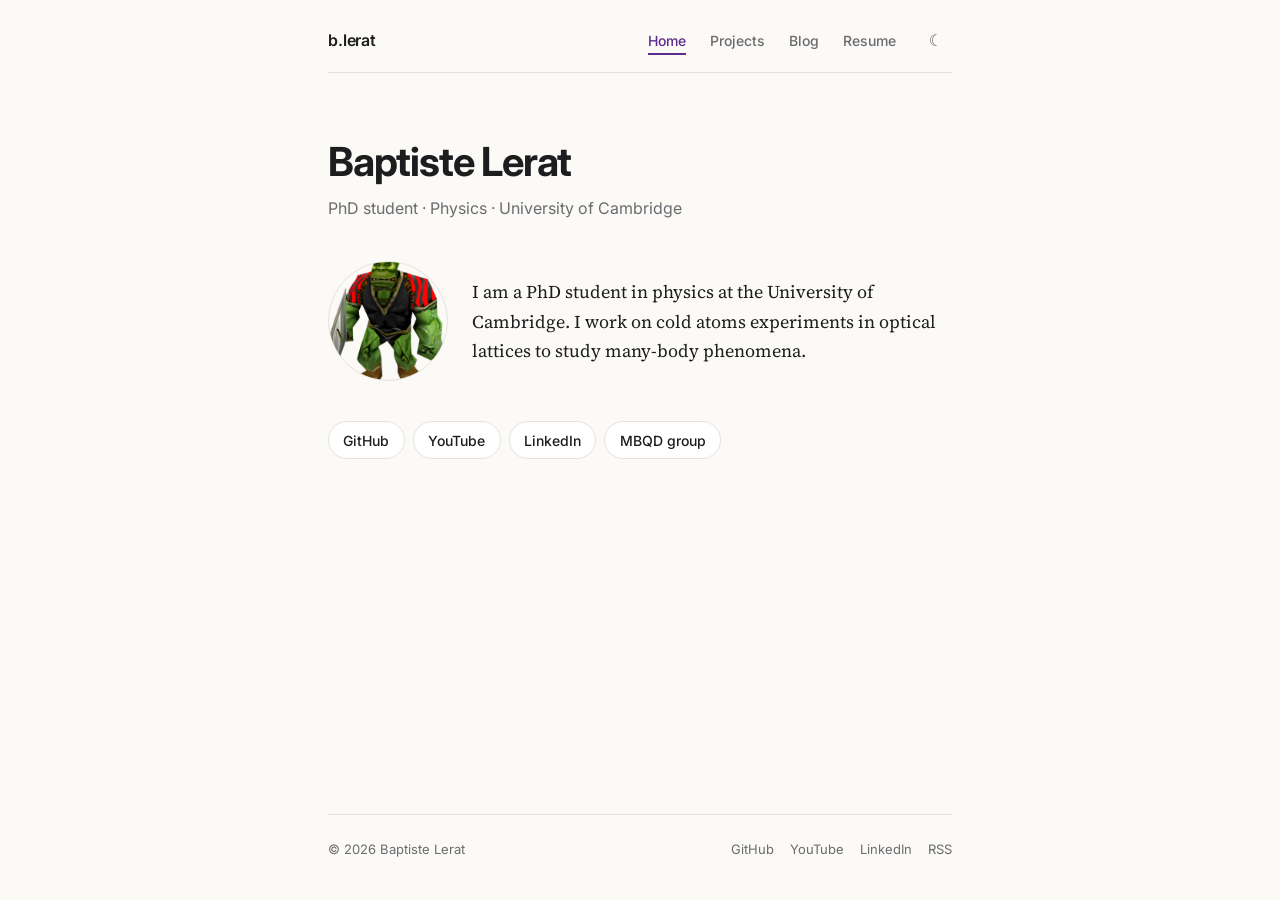
==== commit 63818def: "More polish" ====
--- a/index.html
+++ b/index.html
@@ -6,8 +6,11 @@
   <meta name="author" content="Baptiste Lerat" />
   <meta name="description" content="Baptiste Lerat — PhD student in physics at the University of Cambridge." />
   <title>blerat</title>
-  <link rel="icon" href="data:image/svg+xml,%3Csvg xmlns='http://www.w3.org/2000/svg' viewBox='0 0 64 64'%3E%3Crect width='64' height='64' rx='14' fill='%232b5d8a'/%3E%3Ctext x='32' y='42' font-family='Georgia,serif' font-size='28' font-weight='600' fill='white' text-anchor='middle'%3EBL%3C/text%3E%3C/svg%3E" />
+  <link rel="icon" href="data:image/svg+xml,%3Csvg xmlns='http://www.w3.org/2000/svg' viewBox='0 0 100 100'%3E%3Ctext y='.9em' font-size='90'%3E%F0%9F%90%80%3C/text%3E%3C/svg%3E" />
+  <script>try{var t=localStorage.getItem('theme');if(t)document.documentElement.dataset.theme=t;}catch(e){}</script>
+  <link rel="alternate" type="application/rss+xml" title="Baptiste Lerat — Blog" href="/feed.xml" />
   <link rel="stylesheet" href="src/main.css" />
+  <script src="src/site.js" defer></script>
 </head>
 <body>
   <div class="wrap">
@@ -21,6 +24,7 @@
           <li><a href="pages/resume.html">Resume</a></li>
         </ul>
       </nav>
+      <button class="theme-toggle" type="button" aria-label="Toggle dark mode">&#9790;</button>
     </header>
 
     <main>
@@ -29,7 +33,7 @@
         <p class="tagline">PhD student &middot; Physics &middot; University of Cambridge</p>
 
         <div class="intro">
-          <!-- <img class="portrait" src="media/pp.png" alt="Baptiste Lerat" width="120" height="120" data-sound="media/work-work.mp3" title="click me" /> -->
+          <img class="portrait" src="media/pp.png" alt="Baptiste Lerat" width="120" height="120" />
           <p>
             I am a PhD student in physics at the University of Cambridge. I work on
             cold atoms experiments in optical lattices to study many-body phenomena.
@@ -51,19 +55,10 @@
         <li><a href="https://github.com/balerat">GitHub</a></li>
         <li><a href="https://www.youtube.com/@balerat">YouTube</a></li>
         <li><a href="https://www.linkedin.com/in/baptiste-lerat/">LinkedIn</a></li>
+        <li><a href="/feed.xml">RSS</a></li>
       </ul>
     </footer>
   </div>
 
-  <!-- <script>
-  document.querySelectorAll('[data-sound]').forEach(function (el) {
-    var audio = new Audio(el.dataset.sound);
-    el.classList.add('clickable');
-    el.addEventListener('click', function () {
-      audio.currentTime = 0;
-      audio.play().catch(function () {});
-    });
-  });
-</script> -->
 </body>
 </html>
--- a/src/main.css
+++ b/src/main.css
@@ -14,7 +14,7 @@
   --text-muted: #6b6b70;
   --border: #e6e3dc;
   --accent: #5e2b8a;
-  --accent-soft: rgba(43, 93, 138, 0.08);
+  --accent-soft: color-mix(in srgb, var(--accent) 10%, transparent);
   --shadow: 0 1px 2px rgba(0, 0, 0, 0.04), 0 4px 16px rgba(0, 0, 0, 0.04);
 
   --radius: 8px;
@@ -28,18 +28,33 @@
   --space-6: 4rem;
 }
 
+/* Dark tokens: follow the system unless the toggle picked a theme. */
 @media (prefers-color-scheme: dark) {
-  :root {
+  :root:not([data-theme="light"]) {
     --bg: #121417;
     --surface: #191c20;
     --text: #e6e6e6;
     --text-muted: #9a9ca3;
     --border: #2a2e34;
     --accent: #ad8af8;
-    --accent-soft: rgba(138, 180, 248, 0.1);
+    --accent-soft: color-mix(in srgb, var(--accent) 10%, transparent);
     --shadow: 0 1px 2px rgba(0, 0, 0, 0.3), 0 4px 16px rgba(0, 0, 0, 0.2);
   }
 }
+
+:root[data-theme="dark"] {
+  --bg: #121417;
+  --surface: #191c20;
+  --text: #e6e6e6;
+  --text-muted: #9a9ca3;
+  --border: #2a2e34;
+  --accent: #ad8af8;
+  --accent-soft: color-mix(in srgb, var(--accent) 10%, transparent);
+  --shadow: 0 1px 2px rgba(0, 0, 0, 0.3), 0 4px 16px rgba(0, 0, 0, 0.2);
+}
+
+:root[data-theme="light"] { color-scheme: light; }
+:root[data-theme="dark"]  { color-scheme: dark; }
 
 /* ---------------------------------------------------------------- base */
 * { box-sizing: border-box; }
@@ -66,7 +81,19 @@
   flex-direction: column;
 }
 
-main { flex: 1; }
+main {
+  flex: 1;
+  animation: rise 0.35s ease-out both;
+}
+
+@keyframes rise {
+  from { opacity: 0; transform: translateY(6px); }
+}
+
+@media (prefers-reduced-motion: reduce) {
+  main { animation: none; }
+  *, *::before, *::after { transition: none !important; }
+}
 
 h1, h2, h3, h4 {
   font-family: var(--font-ui);
@@ -74,7 +101,10 @@
   letter-spacing: -0.015em;
   line-height: 1.25;
   color: var(--text);
-}
+  text-wrap: balance;
+}
+
+p { text-wrap: pretty; }
 
 a {
   color: var(--accent);
@@ -149,6 +179,29 @@
 .header a[aria-current="page"] {
   color: var(--accent);
   border-bottom-color: var(--accent);
+}
+
+.site-header .header { margin-left: auto; }
+
+.theme-toggle {
+  font: inherit;
+  font-size: 1rem;
+  line-height: 1;
+  width: 2rem;
+  height: 2rem;
+  display: inline-grid;
+  place-items: center;
+  color: var(--text-muted);
+  background: none;
+  border: 1px solid transparent;
+  border-radius: 999px;
+  cursor: pointer;
+  transition: color 0.15s, border-color 0.15s;
+}
+
+.theme-toggle:hover {
+  color: var(--accent);
+  border-color: var(--border);
 }
 
 /* ---------------------------------------------------------------- page titles */
@@ -238,12 +291,13 @@
   border-radius: var(--radius);
   padding: var(--space-4);
   margin: 0 0 var(--space-3);
-  transition: border-color 0.15s, box-shadow 0.15s;
+  transition: border-color 0.15s, box-shadow 0.15s, transform 0.15s;
 }
 
 .project:hover {
-  border-color: color-mix(in srgb, var(--accent) 40%, var(--border));
+  border-color: color-mix(in srgb, var(--accent) 55%, var(--border));
   box-shadow: var(--shadow);
+  transform: translateY(-1px);
 }
 
 .project-head {
@@ -276,7 +330,20 @@
 
 .project .repo { text-decoration: none; }
 .project .repo:hover { text-decoration: underline; }
+
+.arr {
+  display: inline-block;
+  transition: transform 0.15s;
+}
+
+a:hover .arr { transform: translate(2px, -2px); }
 .project .dates { color: var(--text-muted); }
+
+.project .links {
+  display: flex;
+  flex-wrap: wrap;
+  gap: var(--space-3);
+}
 
 .tags {
   list-style: none;
@@ -443,6 +510,68 @@
 
 .note-body blockquote p:last-child { margin-bottom: 0; }
 
+/* Heading permalinks, added by notes.js */
+.note-body h2,
+.note-body h3 { position: relative; scroll-margin-top: var(--space-4); }
+
+.note-body .anchor {
+  position: absolute;
+  left: -1.1em;
+  padding-right: 0.3em;
+  color: var(--text-muted);
+  text-decoration: none;
+  font-weight: 400;
+  opacity: 0;
+  transition: opacity 0.15s;
+}
+
+.note-body h2:hover .anchor,
+.note-body h3:hover .anchor,
+.note-body .anchor:focus-visible { opacity: 1; }
+.note-body .anchor:hover { color: var(--accent); }
+
+/* Math (KaTeX) */
+.note-body .katex { font-size: 1.05em; }
+.note-body .math-display {
+  overflow-x: auto;
+  overflow-y: hidden;
+  margin: 0 0 var(--space-4);
+  padding: var(--space-1) 0;
+}
+
+/* Syntax highlighting (highlight.js classes, site colors) */
+:root {
+  --hl-keyword: #8a3ab9;
+  --hl-string: #2f7d4f;
+  --hl-number: #b35c00;
+  --hl-comment: #8b8b90;
+  --hl-title: #2b5d8a;
+}
+
+@media (prefers-color-scheme: dark) {
+  :root:not([data-theme="light"]) {
+    --hl-keyword: #c792ea;
+    --hl-string: #9ece6a;
+    --hl-number: #ff9e64;
+    --hl-comment: #7a7e87;
+    --hl-title: #7aa2f7;
+  }
+}
+
+:root[data-theme="dark"] {
+  --hl-keyword: #c792ea;
+  --hl-string: #9ece6a;
+  --hl-number: #ff9e64;
+  --hl-comment: #7a7e87;
+  --hl-title: #7aa2f7;
+}
+
+.hljs-keyword, .hljs-built_in, .hljs-literal, .hljs-meta { color: var(--hl-keyword); }
+.hljs-string, .hljs-regexp                               { color: var(--hl-string); }
+.hljs-number, .hljs-params                               { color: var(--hl-number); }
+.hljs-comment, .hljs-quote                               { color: var(--hl-comment); font-style: italic; }
+.hljs-title, .hljs-title.function_, .hljs-type           { color: var(--hl-title); }
+
 /* ---------------------------------------------------------------- footer */
 .site-footer {
   display: flex;
@@ -474,8 +603,34 @@
   body { font-size: 17px; }
   .wrap { padding: var(--space-3) var(--space-3) var(--space-4); }
   .site-header { margin-bottom: var(--space-5); }
+  .site-header .theme-toggle { margin-left: auto; }
+  .site-header .header { order: 3; flex-basis: 100%; margin-left: 0; }
   .hero h1 { font-size: 2rem; }
   .page-title, .note-body h1 { font-size: 1.625rem; }
   .intro { flex-direction: column; align-items: flex-start; }
   .timeline li { grid-template-columns: 1fr; gap: var(--space-1); }
-}
+  .note-body .anchor { display: none; }
+}
+
+/* ---------------------------------------------------------------- print */
+@media print {
+  :root {
+    --bg: #fff; --surface: #fff; --text: #000; --text-muted: #444;
+    --border: #ccc; --accent: #000;
+  }
+
+  body { font-size: 11pt; background: #fff; color: #000; }
+  .wrap { max-width: none; padding: 0; min-height: 0; }
+  main { animation: none; }
+
+  .site-header, .site-footer, .theme-toggle, .download, .back { display: none; }
+
+  .page-title { margin-bottom: 1rem; }
+  .resume-lead { display: none; }
+  .section { margin: 1.25rem 0 0.5rem; }
+  .timeline li { padding: 0.5rem 0; break-inside: avoid; }
+  .project { break-inside: avoid; box-shadow: none; transform: none; }
+
+  .timeline a::after,
+  .note-body a[href^="http"]::after { content: " (" attr(href) ")"; font-size: 0.85em; }
+}
